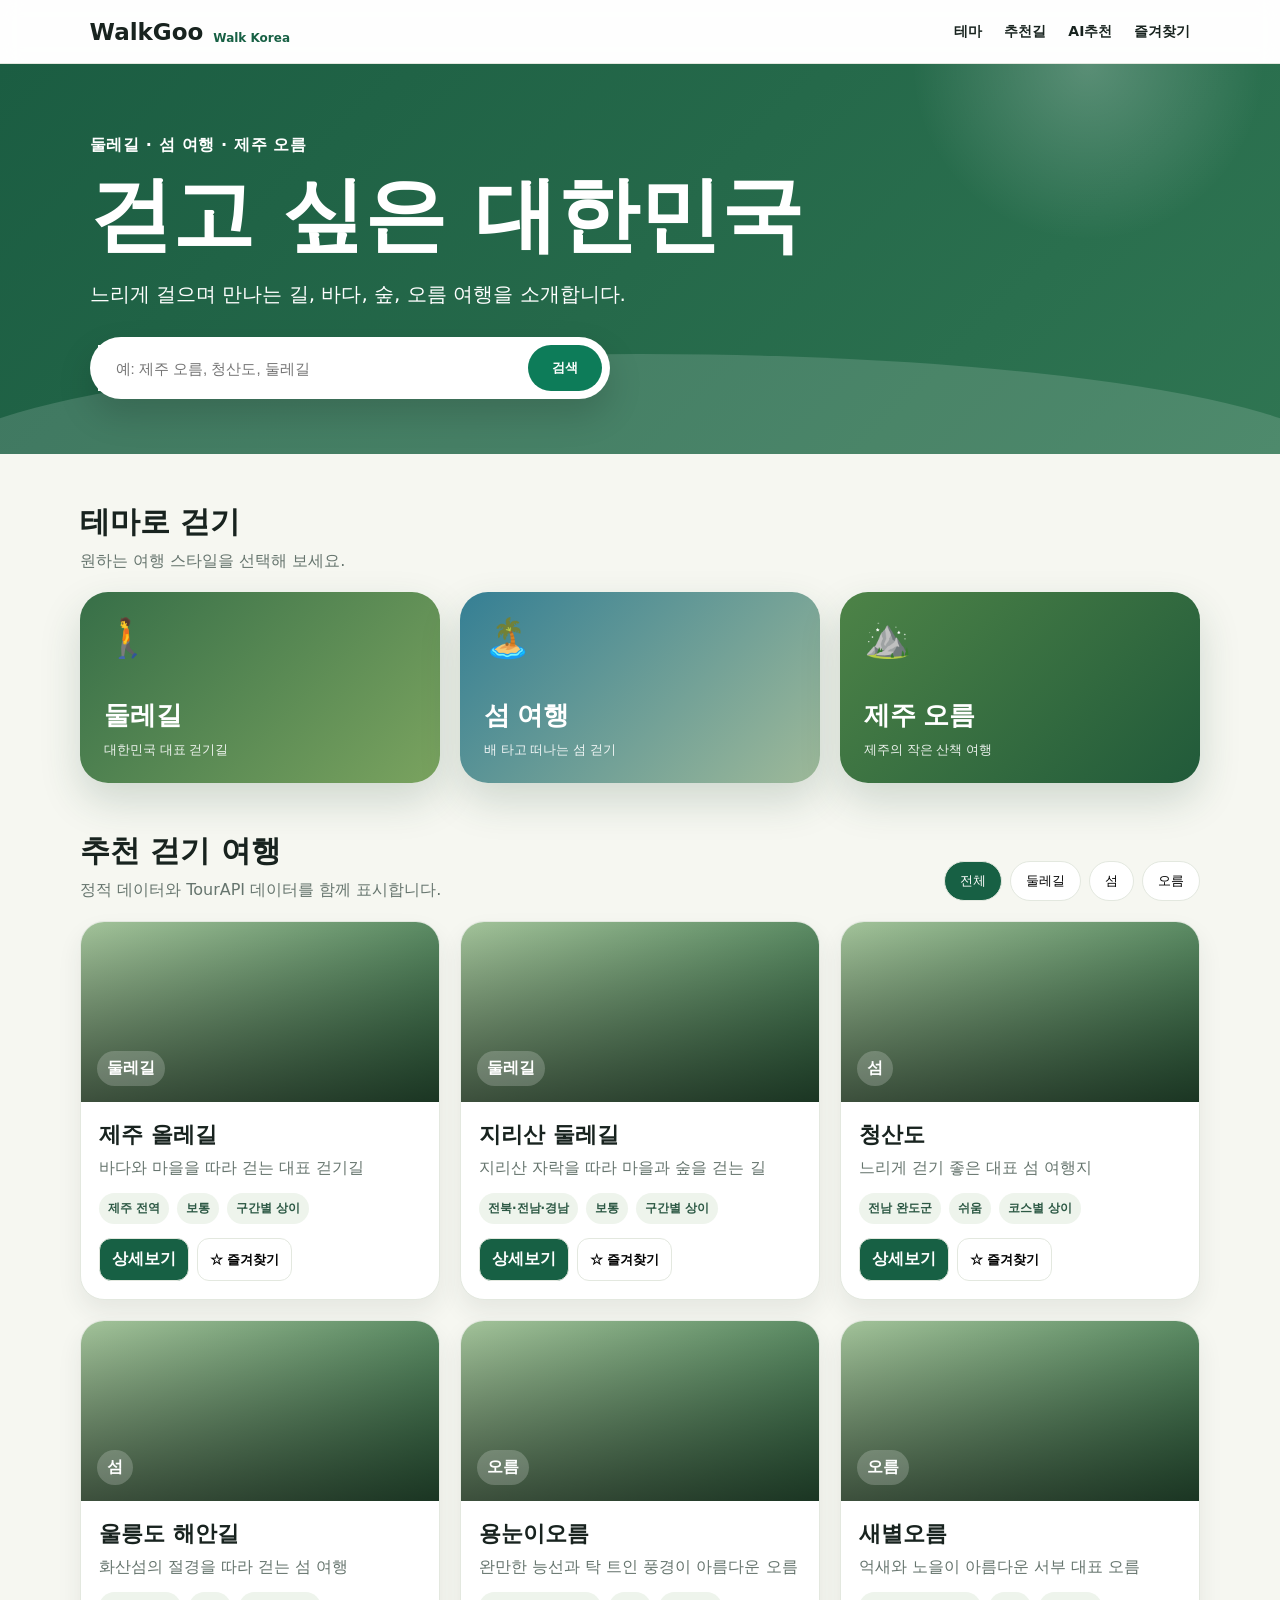
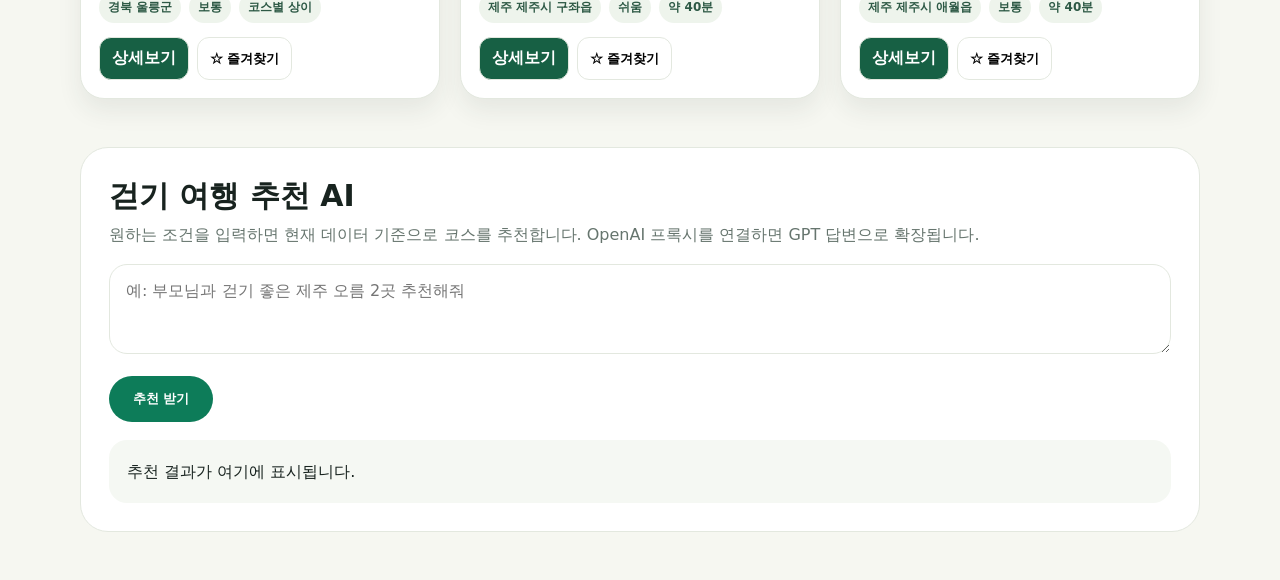
==== index.html @ 6450f5ac "Upgrade WalkGoo features" ====
<!doctype html>
<html lang="ko">
<head>
  <meta charset="utf-8" />
  <meta name="viewport" content="width=device-width, initial-scale=1" />
  <title>WalkGoo - 걷고 싶은 대한민국</title>
  <link rel="stylesheet" href="css/style.css" />
</head>
<body>
  <header class="site-header">
    <a class="brand" href="index.html"><span>WalkGoo</span><small>Walk Korea</small></a>
    <nav class="top-nav">
      <a href="#themes">테마</a><a href="#places">추천길</a><a href="#ai">AI추천</a><a href="favorites.html">즐겨찾기</a>
    </nav>
  </header>

  <section class="hero compact">
    <div class="hero-inner">
      <p class="eyebrow">둘레길 · 섬 여행 · 제주 오름</p>
      <h1>걷고 싶은 대한민국</h1>
      <p class="hero-desc">느리게 걸으며 만나는 길, 바다, 숲, 오름 여행을 소개합니다.</p>
      <form id="searchForm" class="search-box">
        <input id="searchInput" type="search" placeholder="예: 제주 오름, 청산도, 둘레길" />
        <button type="submit">검색</button>
      </form>
    </div>
  </section>

  <main>
    <section id="themes" class="section">
      <div class="section-head"><div><h2>테마로 걷기</h2><p>원하는 여행 스타일을 선택해 보세요.</p></div></div>
      <div id="themeGrid" class="theme-grid"></div>
    </section>

    <section id="places" class="section">
      <div class="section-head">
        <div><h2 id="placeTitle">추천 걷기 여행</h2><p id="placeSubTitle">정적 데이터와 TourAPI 데이터를 함께 표시합니다.</p></div>
        <div class="filter-actions"><button class="chip active" data-filter="all">전체</button><button class="chip" data-filter="trail">둘레길</button><button class="chip" data-filter="island">섬</button><button class="chip" data-filter="oreum">오름</button></div>
      </div>
      <div id="placeGrid" class="place-grid"></div>
    </section>

    <section id="ai" class="section ai-panel">
      <div><h2>걷기 여행 추천 AI</h2><p>원하는 조건을 입력하면 현재 데이터 기준으로 코스를 추천합니다. OpenAI 프록시를 연결하면 GPT 답변으로 확장됩니다.</p></div>
      <textarea id="aiPrompt" placeholder="예: 부모님과 걷기 좋은 제주 오름 2곳 추천해줘"></textarea>
      <button id="aiButton">추천 받기</button>
      <div id="aiResult" class="ai-result">추천 결과가 여기에 표시됩니다.</div>
    </section>
  </main>

  <script src="js/config.sample.js"></script>
  <script src="js/data.js"></script>
  <script src="js/api.js"></script>
  <script src="js/main.js"></script>
</body>
</html>
---- css/style.css ----
:root{--green:#176044;--green2:#0d7c59;--bg:#f6f7f1;--ink:#18231f;--muted:#66756e;--card:#fff;--line:#e3e8df}*{box-sizing:border-box}body{margin:0;font-family:system-ui,-apple-system,Segoe UI,'Noto Sans KR',sans-serif;background:var(--bg);color:var(--ink)}a{text-decoration:none;color:inherit}.site-header{height:64px;padding:0 7vw;display:flex;align-items:center;justify-content:space-between;position:sticky;top:0;background:rgba(255,255,255,.88);backdrop-filter:blur(10px);z-index:10;border-bottom:1px solid var(--line)}.brand{font-weight:900;font-size:23px;display:flex;gap:10px;align-items:flex-end}.brand small{font-size:12px;color:var(--green)}.top-nav{display:flex;gap:22px;font-weight:700;font-size:14px}.hero{min-height:390px;background:radial-gradient(circle at 85% 0,rgba(255,255,255,.23),transparent 11rem),linear-gradient(135deg,#1b5d42,#2f7552);color:white;display:flex;align-items:center;position:relative;overflow:hidden}.hero:after{content:"";position:absolute;inset:auto -5% -120px -5%;height:220px;background:rgba(255,255,255,.15);border-radius:50% 50% 0 0}.hero-inner{width:min(1120px,86vw);margin:auto;position:relative;z-index:1}.eyebrow{font-weight:800;letter-spacing:.04em}.hero h1{font-size:clamp(42px,7vw,82px);line-height:1.05;margin:12px 0}.hero-desc{font-size:20px;max-width:580px;line-height:1.65}.search-box{margin-top:26px;display:flex;width:min(520px,100%);background:white;border-radius:999px;padding:8px;box-shadow:0 16px 35px rgba(0,0,0,.15)}.search-box input{flex:1;border:0;outline:0;padding:0 18px;font-size:15px}.search-box button,.ai-panel button{border:0;border-radius:999px;background:var(--green2);color:white;font-weight:800;padding:14px 24px;cursor:pointer}.section{width:min(1120px,88vw);margin:48px auto}.section-head{display:flex;align-items:end;justify-content:space-between;gap:20px;margin-bottom:20px}.section h2{font-size:30px;margin:0 0 8px}.section p{color:var(--muted);margin:0}.theme-grid{display:grid;grid-template-columns:repeat(3,1fr);gap:20px}.theme-card{border:0;text-align:left;cursor:pointer;min-height:180px;border-radius:28px;padding:24px;color:white;overflow:hidden;position:relative;background:linear-gradient(135deg,#376f48,#7aa35f);box-shadow:0 18px 40px rgba(31,77,54,.18)}.theme-card:nth-child(2){background:linear-gradient(135deg,#357f94,#9eb999)}.theme-card:nth-child(3){background:linear-gradient(135deg,#4d8347,#215a3a)}.theme-card .icon{font-size:38px}.theme-card h3{font-size:26px;margin:38px 0 8px}.theme-card p{color:rgba(255,255,255,.9)}.filter-actions{display:flex;gap:8px;flex-wrap:wrap}.chip{border:1px solid var(--line);background:white;border-radius:999px;padding:10px 15px;cursor:pointer}.chip.active{background:var(--green);color:white}.place-grid{display:grid;grid-template-columns:repeat(3,1fr);gap:20px}.place-card{background:var(--card);border-radius:24px;overflow:hidden;border:1px solid var(--line);box-shadow:0 12px 25px rgba(33,55,45,.08);transition:.2s}.place-card:hover{transform:translateY(-3px)}.thumb{height:180px;background:linear-gradient(135deg,#a3c39a,#376f48);position:relative;display:flex;align-items:flex-end;padding:16px;color:white}.thumb img{position:absolute;inset:0;width:100%;height:100%;object-fit:cover}.thumb:after{content:"";position:absolute;inset:0;background:linear-gradient(transparent,rgba(0,0,0,.52))}.thumb span{position:relative;z-index:1;font-weight:800;background:rgba(255,255,255,.2);padding:7px 10px;border-radius:999px}.place-body{padding:18px}.place-body h3{margin:0 0 8px;font-size:22px}.meta{display:flex;gap:8px;flex-wrap:wrap;margin:14px 0}.meta b{font-size:12px;background:#eef4ec;padding:7px 9px;border-radius:999px;color:#2d5945}.card-actions{display:flex;gap:8px}.btn{border:1px solid var(--line);background:white;border-radius:12px;padding:10px 12px;font-weight:800;cursor:pointer}.btn.primary{background:var(--green);color:white}.ai-panel{background:white;border:1px solid var(--line);border-radius:28px;padding:28px}.ai-panel textarea{width:100%;height:90px;margin:18px 0;border:1px solid var(--line);border-radius:18px;padding:16px;font:inherit}.ai-result{white-space:pre-wrap;margin-top:18px;background:#f5f8f3;border-radius:18px;padding:18px;line-height:1.7}.detail-wrap{width:min(1000px,88vw);margin:34px auto}.detail-card{background:white;border-radius:28px;padding:28px;border:1px solid var(--line)}.detail-hero{height:300px;border-radius:22px;overflow:hidden;background:linear-gradient(135deg,#aac79a,#2f7552)}.detail-hero img{width:100%;height:100%;object-fit:cover}.detail-card h1{font-size:42px}.list{line-height:1.9}.map-section{margin-top:24px;background:white;border:1px solid var(--line);border-radius:28px;padding:24px}.map-box{height:360px;border-radius:20px;background:#e9efe6;display:flex;align-items:center;justify-content:center;color:var(--muted)}.muted{color:var(--muted)}@media(max-width:850px){.top-nav{display:none}.theme-grid,.place-grid{grid-template-columns:1fr}.hero{min-height:340px}.section-head{display:block}.filter-actions{margin-top:18px}}
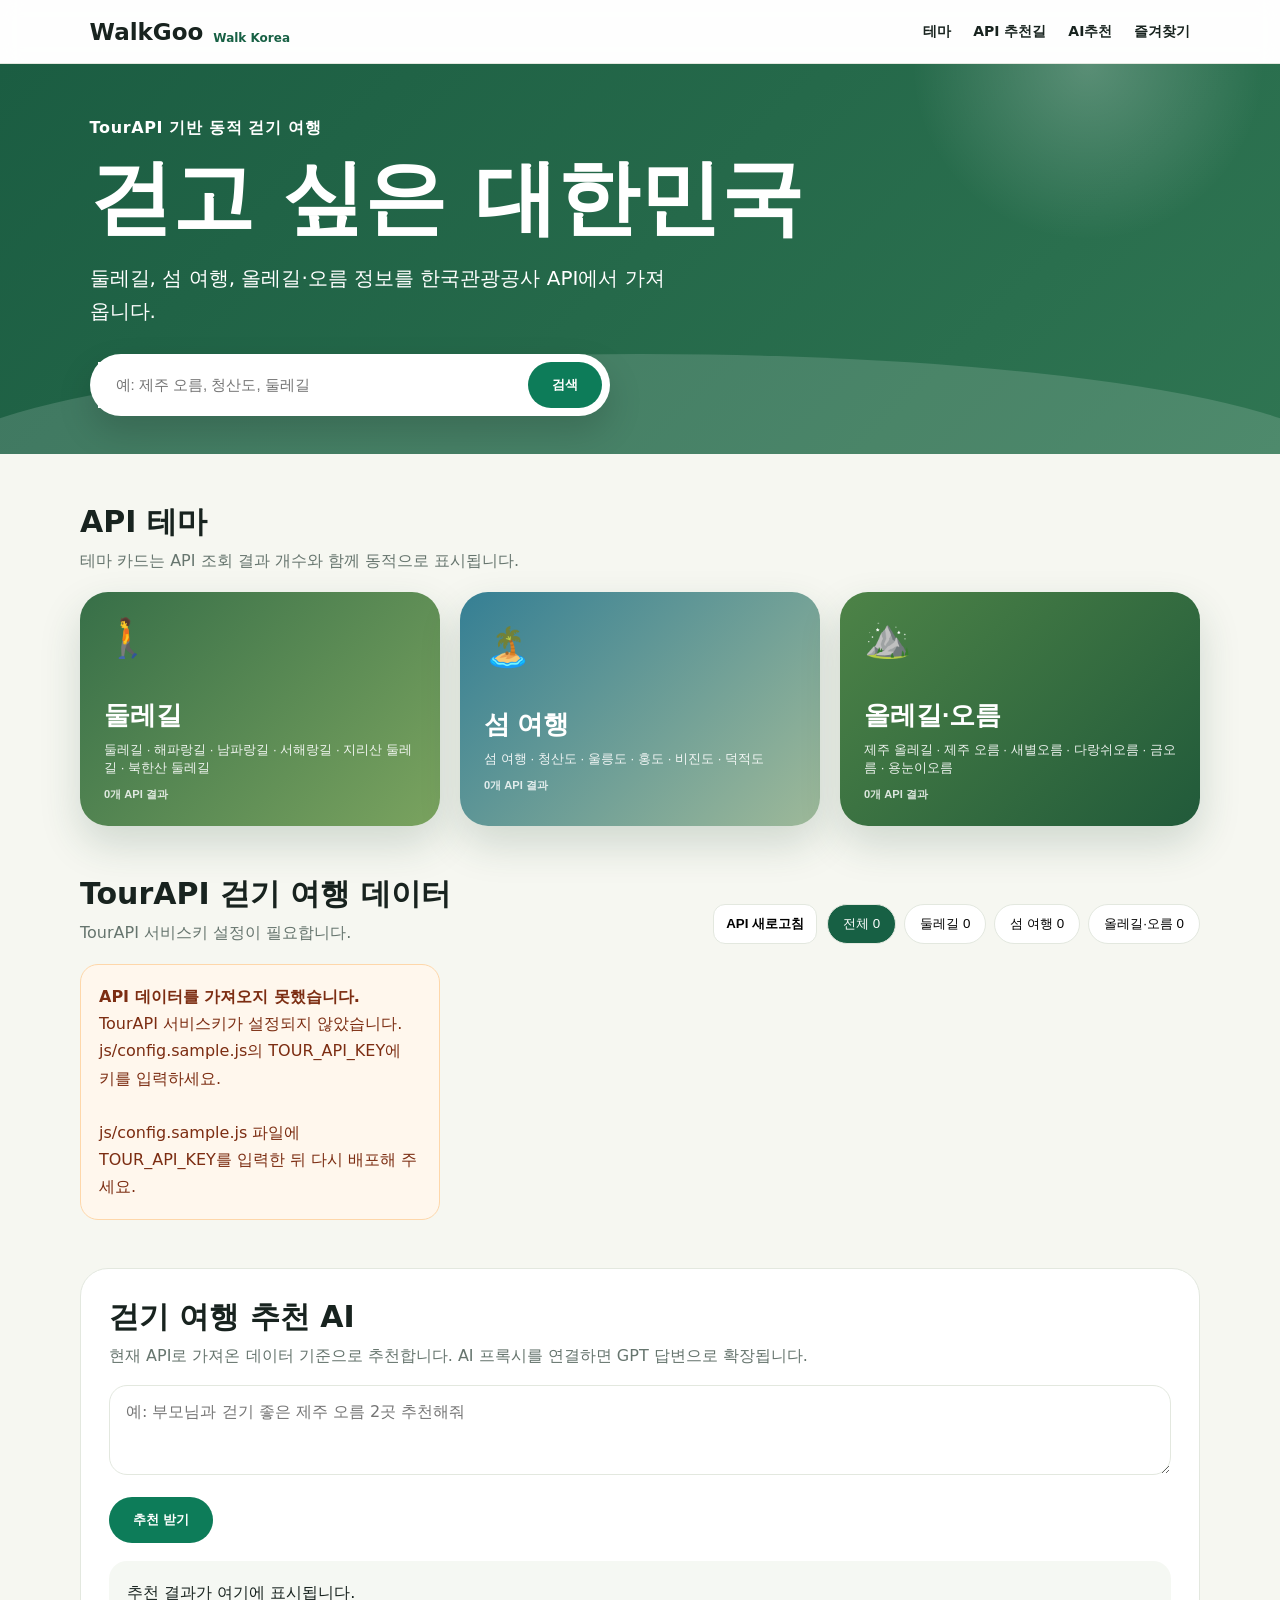
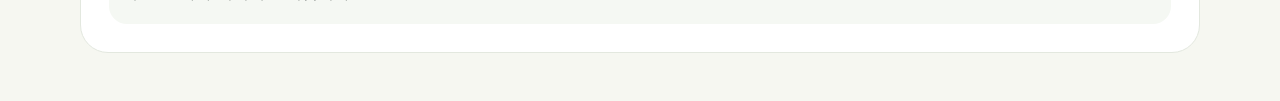
==== commit bbd973d9: "Use TourAPI dynamic data" ====
--- a/index.html
+++ b/index.html
@@ -9,48 +9,17 @@
 <body>
   <header class="site-header">
     <a class="brand" href="index.html"><span>WalkGoo</span><small>Walk Korea</small></a>
-    <nav class="top-nav">
-      <a href="#themes">테마</a><a href="#places">추천길</a><a href="#ai">AI추천</a><a href="favorites.html">즐겨찾기</a>
-    </nav>
+    <nav class="top-nav"><a href="#themes">테마</a><a href="#places">API 추천길</a><a href="#ai">AI추천</a><a href="favorites.html">즐겨찾기</a></nav>
   </header>
-
-  <section class="hero compact">
-    <div class="hero-inner">
-      <p class="eyebrow">둘레길 · 섬 여행 · 제주 오름</p>
-      <h1>걷고 싶은 대한민국</h1>
-      <p class="hero-desc">느리게 걸으며 만나는 길, 바다, 숲, 오름 여행을 소개합니다.</p>
-      <form id="searchForm" class="search-box">
-        <input id="searchInput" type="search" placeholder="예: 제주 오름, 청산도, 둘레길" />
-        <button type="submit">검색</button>
-      </form>
-    </div>
-  </section>
-
+  <section class="hero compact"><div class="hero-inner">
+    <p class="eyebrow">TourAPI 기반 동적 걷기 여행</p><h1>걷고 싶은 대한민국</h1>
+    <p class="hero-desc">둘레길, 섬 여행, 올레길·오름 정보를 한국관광공사 API에서 가져옵니다.</p>
+    <form id="searchForm" class="search-box"><input id="searchInput" type="search" placeholder="예: 제주 오름, 청산도, 둘레길" /><button type="submit">검색</button></form>
+  </div></section>
   <main>
-    <section id="themes" class="section">
-      <div class="section-head"><div><h2>테마로 걷기</h2><p>원하는 여행 스타일을 선택해 보세요.</p></div></div>
-      <div id="themeGrid" class="theme-grid"></div>
-    </section>
-
-    <section id="places" class="section">
-      <div class="section-head">
-        <div><h2 id="placeTitle">추천 걷기 여행</h2><p id="placeSubTitle">정적 데이터와 TourAPI 데이터를 함께 표시합니다.</p></div>
-        <div class="filter-actions"><button class="chip active" data-filter="all">전체</button><button class="chip" data-filter="trail">둘레길</button><button class="chip" data-filter="island">섬</button><button class="chip" data-filter="oreum">오름</button></div>
-      </div>
-      <div id="placeGrid" class="place-grid"></div>
-    </section>
-
-    <section id="ai" class="section ai-panel">
-      <div><h2>걷기 여행 추천 AI</h2><p>원하는 조건을 입력하면 현재 데이터 기준으로 코스를 추천합니다. OpenAI 프록시를 연결하면 GPT 답변으로 확장됩니다.</p></div>
-      <textarea id="aiPrompt" placeholder="예: 부모님과 걷기 좋은 제주 오름 2곳 추천해줘"></textarea>
-      <button id="aiButton">추천 받기</button>
-      <div id="aiResult" class="ai-result">추천 결과가 여기에 표시됩니다.</div>
-    </section>
+    <section id="themes" class="section"><div class="section-head"><div><h2>API 테마</h2><p>테마 카드는 API 조회 결과 개수와 함께 동적으로 표시됩니다.</p></div></div><div id="themeGrid" class="theme-grid"></div></section>
+    <section id="places" class="section"><div class="section-head"><div><h2 id="placeTitle">TourAPI 걷기 여행 데이터</h2><p id="placeSubTitle">TourAPI 데이터를 불러오는 중입니다.</p></div><div class="section-tools"><button id="reloadButton" class="btn">API 새로고침</button><div id="filterActions" class="filter-actions"></div></div></div><div id="placeGrid" class="place-grid"></div></section>
+    <section id="ai" class="section ai-panel"><div><h2>걷기 여행 추천 AI</h2><p>현재 API로 가져온 데이터 기준으로 추천합니다. AI 프록시를 연결하면 GPT 답변으로 확장됩니다.</p></div><textarea id="aiPrompt" placeholder="예: 부모님과 걷기 좋은 제주 오름 2곳 추천해줘"></textarea><button id="aiButton">추천 받기</button><div id="aiResult" class="ai-result">추천 결과가 여기에 표시됩니다.</div></section>
   </main>
-
-  <script src="js/config.sample.js"></script>
-  <script src="js/data.js"></script>
-  <script src="js/api.js"></script>
-  <script src="js/main.js"></script>
-</body>
-</html>
+  <script src="js/config.sample.js"></script><script src="js/data.js"></script><script src="js/api.js"></script><script src="js/main.js"></script>
+</body></html>
--- a/css/style.css
+++ b/css/style.css
@@ -1 +1,3 @@
 :root{--green:#176044;--green2:#0d7c59;--bg:#f6f7f1;--ink:#18231f;--muted:#66756e;--card:#fff;--line:#e3e8df}*{box-sizing:border-box}body{margin:0;font-family:system-ui,-apple-system,Segoe UI,'Noto Sans KR',sans-serif;background:var(--bg);color:var(--ink)}a{text-decoration:none;color:inherit}.site-header{height:64px;padding:0 7vw;display:flex;align-items:center;justify-content:space-between;position:sticky;top:0;background:rgba(255,255,255,.88);backdrop-filter:blur(10px);z-index:10;border-bottom:1px solid var(--line)}.brand{font-weight:900;font-size:23px;display:flex;gap:10px;align-items:flex-end}.brand small{font-size:12px;color:var(--green)}.top-nav{display:flex;gap:22px;font-weight:700;font-size:14px}.hero{min-height:390px;background:radial-gradient(circle at 85% 0,rgba(255,255,255,.23),transparent 11rem),linear-gradient(135deg,#1b5d42,#2f7552);color:white;display:flex;align-items:center;position:relative;overflow:hidden}.hero:after{content:"";position:absolute;inset:auto -5% -120px -5%;height:220px;background:rgba(255,255,255,.15);border-radius:50% 50% 0 0}.hero-inner{width:min(1120px,86vw);margin:auto;position:relative;z-index:1}.eyebrow{font-weight:800;letter-spacing:.04em}.hero h1{font-size:clamp(42px,7vw,82px);line-height:1.05;margin:12px 0}.hero-desc{font-size:20px;max-width:580px;line-height:1.65}.search-box{margin-top:26px;display:flex;width:min(520px,100%);background:white;border-radius:999px;padding:8px;box-shadow:0 16px 35px rgba(0,0,0,.15)}.search-box input{flex:1;border:0;outline:0;padding:0 18px;font-size:15px}.search-box button,.ai-panel button{border:0;border-radius:999px;background:var(--green2);color:white;font-weight:800;padding:14px 24px;cursor:pointer}.section{width:min(1120px,88vw);margin:48px auto}.section-head{display:flex;align-items:end;justify-content:space-between;gap:20px;margin-bottom:20px}.section h2{font-size:30px;margin:0 0 8px}.section p{color:var(--muted);margin:0}.theme-grid{display:grid;grid-template-columns:repeat(3,1fr);gap:20px}.theme-card{border:0;text-align:left;cursor:pointer;min-height:180px;border-radius:28px;padding:24px;color:white;overflow:hidden;position:relative;background:linear-gradient(135deg,#376f48,#7aa35f);box-shadow:0 18px 40px rgba(31,77,54,.18)}.theme-card:nth-child(2){background:linear-gradient(135deg,#357f94,#9eb999)}.theme-card:nth-child(3){background:linear-gradient(135deg,#4d8347,#215a3a)}.theme-card .icon{font-size:38px}.theme-card h3{font-size:26px;margin:38px 0 8px}.theme-card p{color:rgba(255,255,255,.9)}.filter-actions{display:flex;gap:8px;flex-wrap:wrap}.chip{border:1px solid var(--line);background:white;border-radius:999px;padding:10px 15px;cursor:pointer}.chip.active{background:var(--green);color:white}.place-grid{display:grid;grid-template-columns:repeat(3,1fr);gap:20px}.place-card{background:var(--card);border-radius:24px;overflow:hidden;border:1px solid var(--line);box-shadow:0 12px 25px rgba(33,55,45,.08);transition:.2s}.place-card:hover{transform:translateY(-3px)}.thumb{height:180px;background:linear-gradient(135deg,#a3c39a,#376f48);position:relative;display:flex;align-items:flex-end;padding:16px;color:white}.thumb img{position:absolute;inset:0;width:100%;height:100%;object-fit:cover}.thumb:after{content:"";position:absolute;inset:0;background:linear-gradient(transparent,rgba(0,0,0,.52))}.thumb span{position:relative;z-index:1;font-weight:800;background:rgba(255,255,255,.2);padding:7px 10px;border-radius:999px}.place-body{padding:18px}.place-body h3{margin:0 0 8px;font-size:22px}.meta{display:flex;gap:8px;flex-wrap:wrap;margin:14px 0}.meta b{font-size:12px;background:#eef4ec;padding:7px 9px;border-radius:999px;color:#2d5945}.card-actions{display:flex;gap:8px}.btn{border:1px solid var(--line);background:white;border-radius:12px;padding:10px 12px;font-weight:800;cursor:pointer}.btn.primary{background:var(--green);color:white}.ai-panel{background:white;border:1px solid var(--line);border-radius:28px;padding:28px}.ai-panel textarea{width:100%;height:90px;margin:18px 0;border:1px solid var(--line);border-radius:18px;padding:16px;font:inherit}.ai-result{white-space:pre-wrap;margin-top:18px;background:#f5f8f3;border-radius:18px;padding:18px;line-height:1.7}.detail-wrap{width:min(1000px,88vw);margin:34px auto}.detail-card{background:white;border-radius:28px;padding:28px;border:1px solid var(--line)}.detail-hero{height:300px;border-radius:22px;overflow:hidden;background:linear-gradient(135deg,#aac79a,#2f7552)}.detail-hero img{width:100%;height:100%;object-fit:cover}.detail-card h1{font-size:42px}.list{line-height:1.9}.map-section{margin-top:24px;background:white;border:1px solid var(--line);border-radius:28px;padding:24px}.map-box{height:360px;border-radius:20px;background:#e9efe6;display:flex;align-items:center;justify-content:center;color:var(--muted)}.muted{color:var(--muted)}@media(max-width:850px){.top-nav{display:none}.theme-grid,.place-grid{grid-template-columns:1fr}.hero{min-height:340px}.section-head{display:block}.filter-actions{margin-top:18px}}
+
+.loading{padding:22px;background:white;border:1px dashed var(--line);border-radius:20px;color:var(--muted)}.api-badge{display:inline-flex;align-items:center;gap:6px;font-size:12px;background:#e8f4ef;color:#176044;border-radius:999px;padding:6px 10px;font-weight:800}.theme-card small{display:block;margin-top:10px;color:rgba(255,255,255,.82);font-weight:800}.error-box{padding:18px;border-radius:18px;background:#fff7ed;border:1px solid #fed7aa;color:#7c2d12;line-height:1.7}.section-tools{display:flex;gap:10px;flex-wrap:wrap;align-items:center}.select{border:1px solid var(--line);background:white;border-radius:999px;padding:10px 14px;font-weight:700}
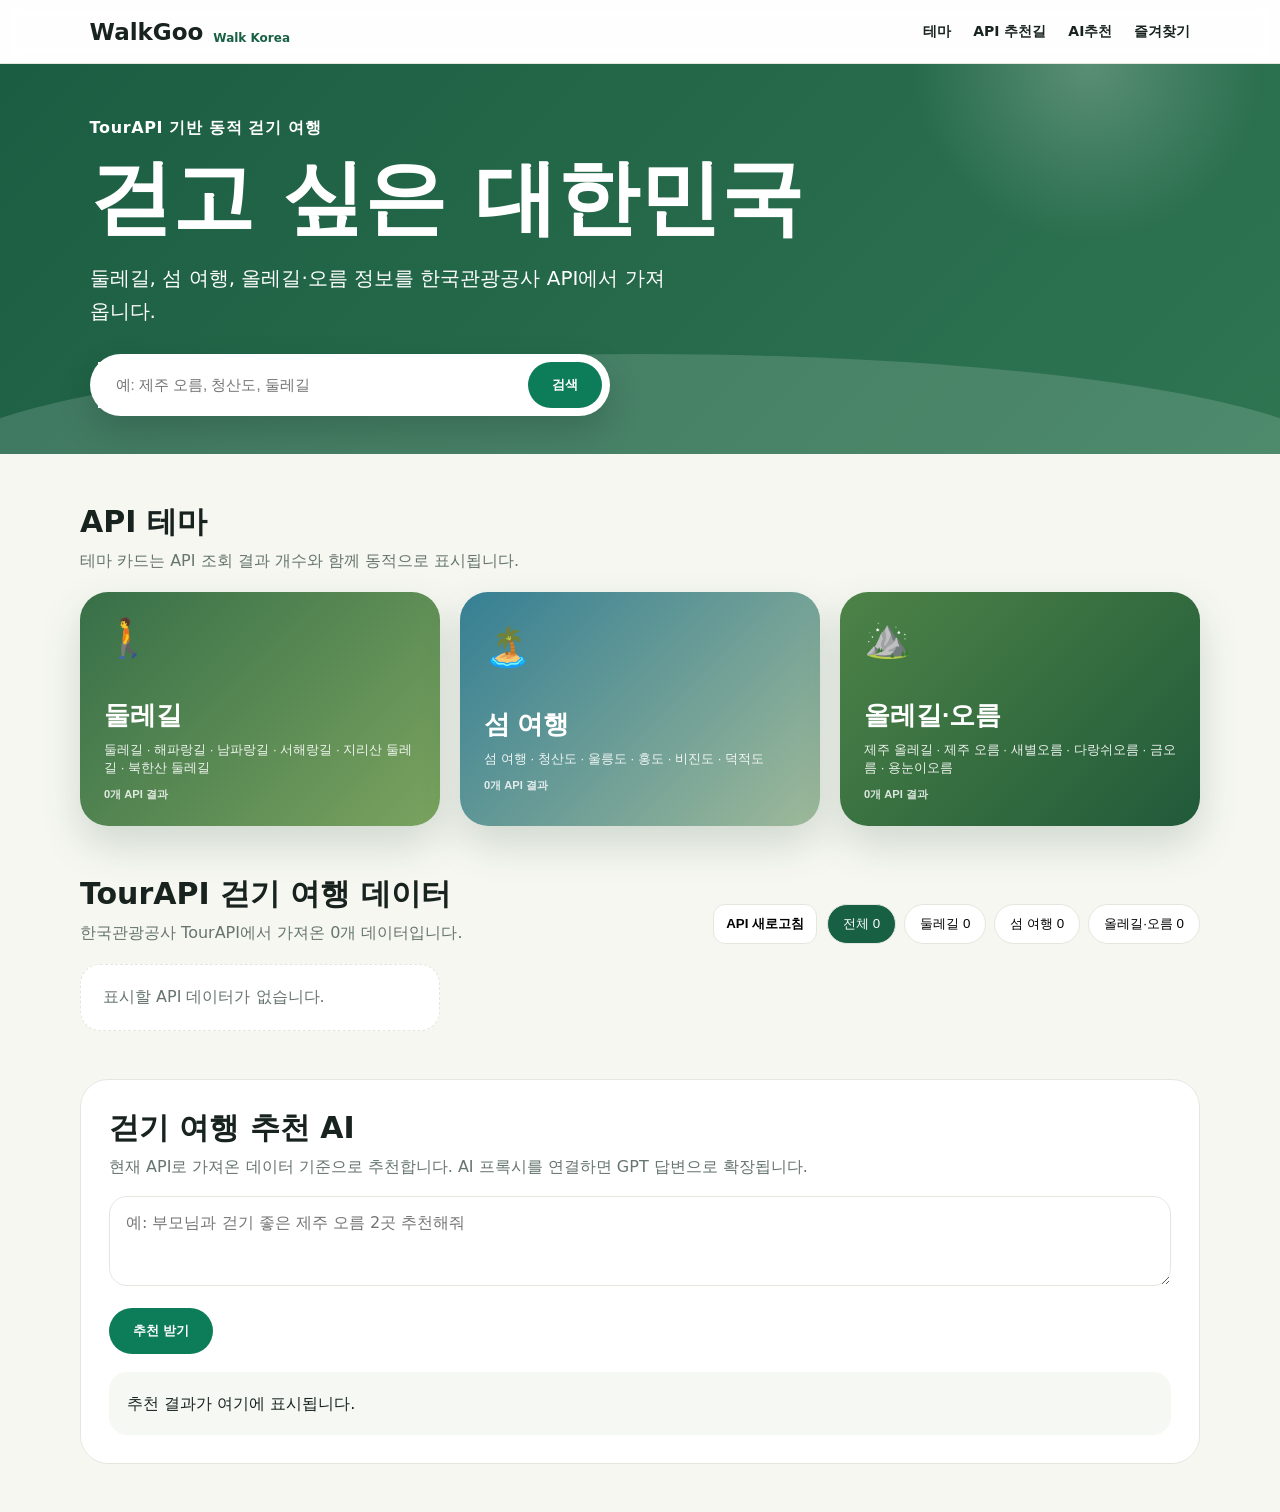
==== commit e8e1f54e: "Use TourAPI dynamic data" ====
--- a/index.html
+++ b/index.html
@@ -21,5 +21,8 @@
     <section id="places" class="section"><div class="section-head"><div><h2 id="placeTitle">TourAPI 걷기 여행 데이터</h2><p id="placeSubTitle">TourAPI 데이터를 불러오는 중입니다.</p></div><div class="section-tools"><button id="reloadButton" class="btn">API 새로고침</button><div id="filterActions" class="filter-actions"></div></div></div><div id="placeGrid" class="place-grid"></div></section>
     <section id="ai" class="section ai-panel"><div><h2>걷기 여행 추천 AI</h2><p>현재 API로 가져온 데이터 기준으로 추천합니다. AI 프록시를 연결하면 GPT 답변으로 확장됩니다.</p></div><textarea id="aiPrompt" placeholder="예: 부모님과 걷기 좋은 제주 오름 2곳 추천해줘"></textarea><button id="aiButton">추천 받기</button><div id="aiResult" class="ai-result">추천 결과가 여기에 표시됩니다.</div></section>
   </main>
-  <script src="js/config.sample.js"></script><script src="js/data.js"></script><script src="js/api.js"></script><script src="js/main.js"></script>
+  <script src="js/config.js"></script>
+  <script src="js/data.js"></script>
+  <script src="js/api.js"></script>
+  <script src="js/main.js"></script>
 </body></html>
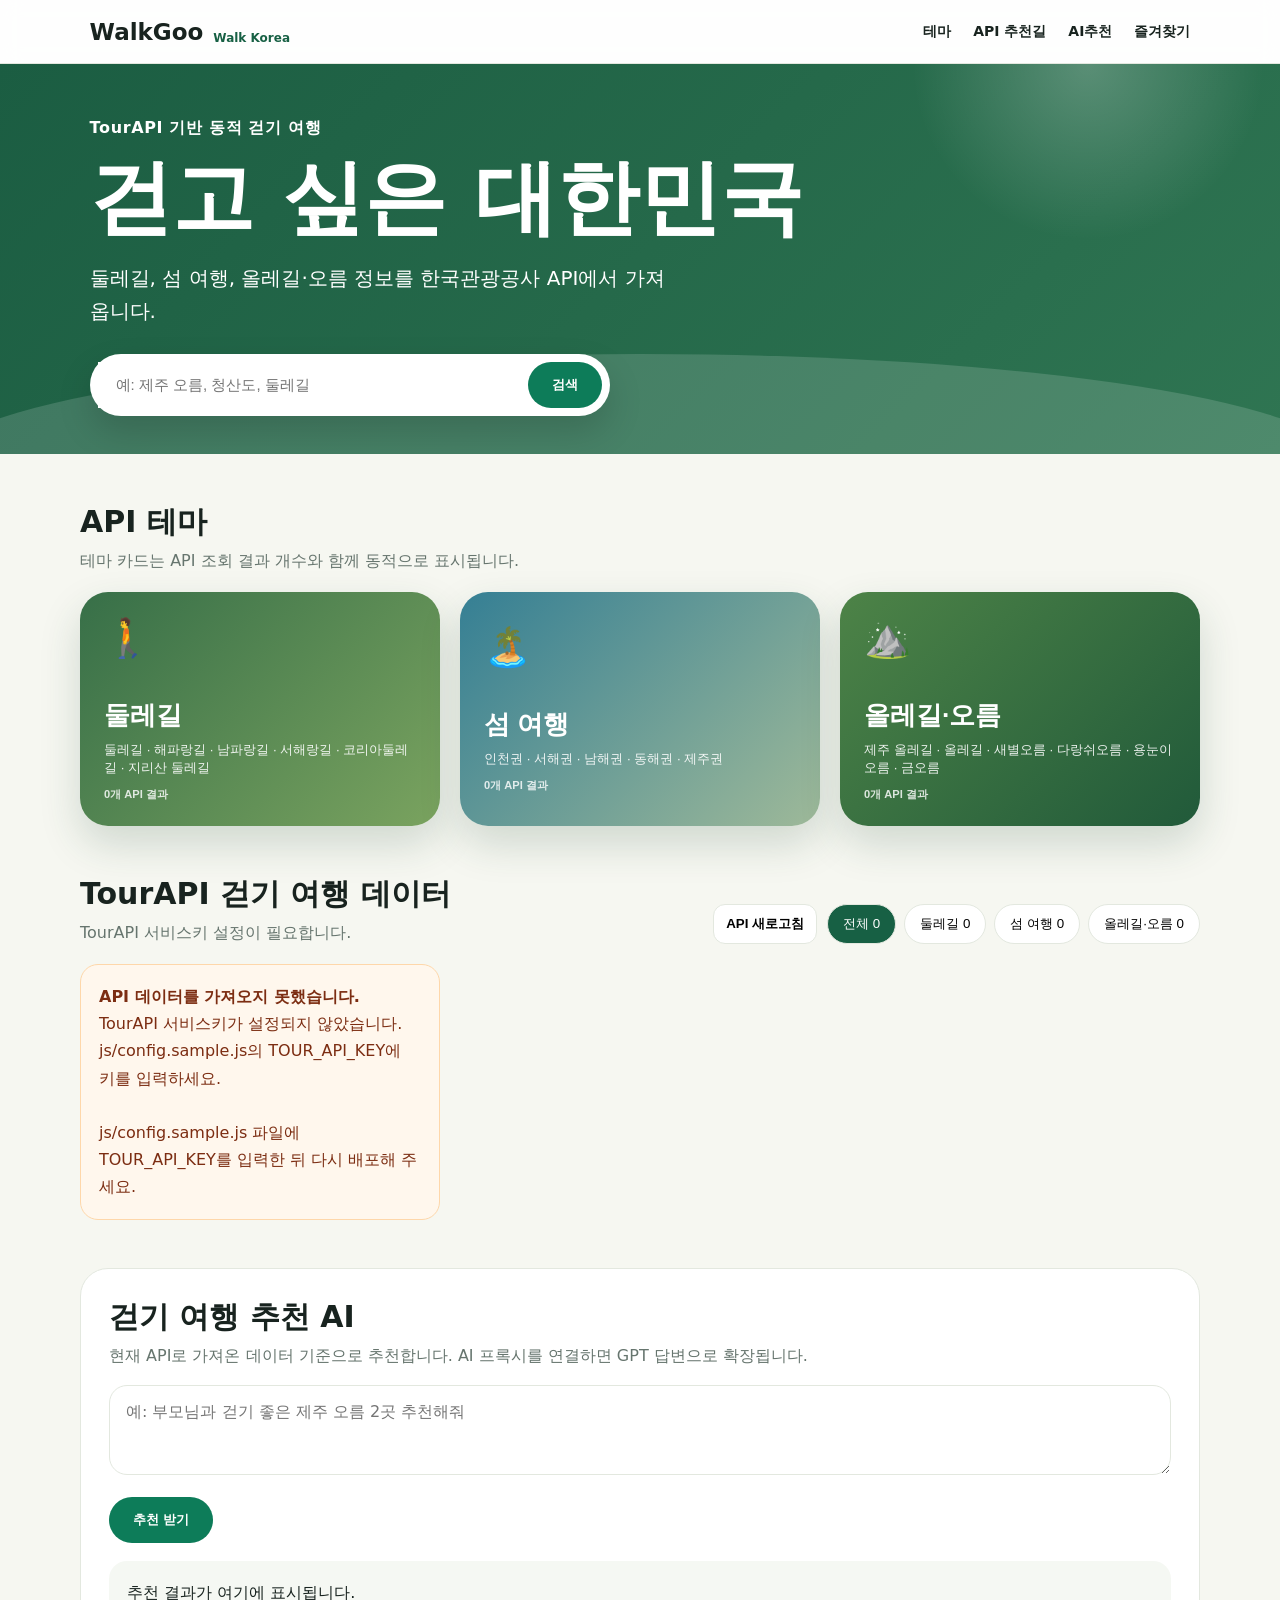
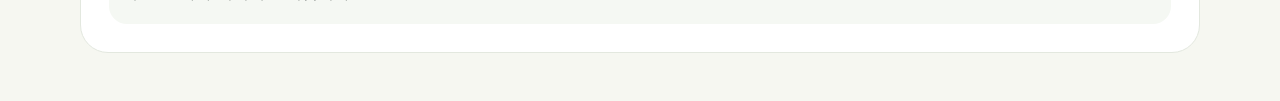
==== commit a4ce3178: "Add island region filters and more oreum keywords" ====
--- a/index.html
+++ b/index.html
@@ -18,11 +18,9 @@
   </div></section>
   <main>
     <section id="themes" class="section"><div class="section-head"><div><h2>API 테마</h2><p>테마 카드는 API 조회 결과 개수와 함께 동적으로 표시됩니다.</p></div></div><div id="themeGrid" class="theme-grid"></div></section>
-    <section id="places" class="section"><div class="section-head"><div><h2 id="placeTitle">TourAPI 걷기 여행 데이터</h2><p id="placeSubTitle">TourAPI 데이터를 불러오는 중입니다.</p></div><div class="section-tools"><button id="reloadButton" class="btn">API 새로고침</button><div id="filterActions" class="filter-actions"></div></div></div><div id="placeGrid" class="place-grid"></div></section>
+    <section id="places" class="section"><div class="section-head"><div><h2 id="placeTitle">TourAPI 걷기 여행 데이터</h2><p id="placeSubTitle">TourAPI 데이터를 불러오는 중입니다.</p></div><div class="section-tools"><button id="reloadButton" class="btn">API 새로고침</button><div id="filterActions" class="filter-actions"></div>
+      <div id="islandRegionActions" class="filter-actions island-region-actions"></div></div></div><div id="placeGrid" class="place-grid"></div></section>
     <section id="ai" class="section ai-panel"><div><h2>걷기 여행 추천 AI</h2><p>현재 API로 가져온 데이터 기준으로 추천합니다. AI 프록시를 연결하면 GPT 답변으로 확장됩니다.</p></div><textarea id="aiPrompt" placeholder="예: 부모님과 걷기 좋은 제주 오름 2곳 추천해줘"></textarea><button id="aiButton">추천 받기</button><div id="aiResult" class="ai-result">추천 결과가 여기에 표시됩니다.</div></section>
   </main>
-  <script src="js/config.js"></script>
-  <script src="js/data.js"></script>
-  <script src="js/api.js"></script>
-  <script src="js/main.js"></script>
+  <script src="js/config.sample.js"></script><script src="js/data.js"></script><script src="js/api.js"></script><script src="js/main.js"></script>
 </body></html>
--- a/css/style.css
+++ b/css/style.css
@@ -1,3 +1,8 @@
 :root{--green:#176044;--green2:#0d7c59;--bg:#f6f7f1;--ink:#18231f;--muted:#66756e;--card:#fff;--line:#e3e8df}*{box-sizing:border-box}body{margin:0;font-family:system-ui,-apple-system,Segoe UI,'Noto Sans KR',sans-serif;background:var(--bg);color:var(--ink)}a{text-decoration:none;color:inherit}.site-header{height:64px;padding:0 7vw;display:flex;align-items:center;justify-content:space-between;position:sticky;top:0;background:rgba(255,255,255,.88);backdrop-filter:blur(10px);z-index:10;border-bottom:1px solid var(--line)}.brand{font-weight:900;font-size:23px;display:flex;gap:10px;align-items:flex-end}.brand small{font-size:12px;color:var(--green)}.top-nav{display:flex;gap:22px;font-weight:700;font-size:14px}.hero{min-height:390px;background:radial-gradient(circle at 85% 0,rgba(255,255,255,.23),transparent 11rem),linear-gradient(135deg,#1b5d42,#2f7552);color:white;display:flex;align-items:center;position:relative;overflow:hidden}.hero:after{content:"";position:absolute;inset:auto -5% -120px -5%;height:220px;background:rgba(255,255,255,.15);border-radius:50% 50% 0 0}.hero-inner{width:min(1120px,86vw);margin:auto;position:relative;z-index:1}.eyebrow{font-weight:800;letter-spacing:.04em}.hero h1{font-size:clamp(42px,7vw,82px);line-height:1.05;margin:12px 0}.hero-desc{font-size:20px;max-width:580px;line-height:1.65}.search-box{margin-top:26px;display:flex;width:min(520px,100%);background:white;border-radius:999px;padding:8px;box-shadow:0 16px 35px rgba(0,0,0,.15)}.search-box input{flex:1;border:0;outline:0;padding:0 18px;font-size:15px}.search-box button,.ai-panel button{border:0;border-radius:999px;background:var(--green2);color:white;font-weight:800;padding:14px 24px;cursor:pointer}.section{width:min(1120px,88vw);margin:48px auto}.section-head{display:flex;align-items:end;justify-content:space-between;gap:20px;margin-bottom:20px}.section h2{font-size:30px;margin:0 0 8px}.section p{color:var(--muted);margin:0}.theme-grid{display:grid;grid-template-columns:repeat(3,1fr);gap:20px}.theme-card{border:0;text-align:left;cursor:pointer;min-height:180px;border-radius:28px;padding:24px;color:white;overflow:hidden;position:relative;background:linear-gradient(135deg,#376f48,#7aa35f);box-shadow:0 18px 40px rgba(31,77,54,.18)}.theme-card:nth-child(2){background:linear-gradient(135deg,#357f94,#9eb999)}.theme-card:nth-child(3){background:linear-gradient(135deg,#4d8347,#215a3a)}.theme-card .icon{font-size:38px}.theme-card h3{font-size:26px;margin:38px 0 8px}.theme-card p{color:rgba(255,255,255,.9)}.filter-actions{display:flex;gap:8px;flex-wrap:wrap}.chip{border:1px solid var(--line);background:white;border-radius:999px;padding:10px 15px;cursor:pointer}.chip.active{background:var(--green);color:white}.place-grid{display:grid;grid-template-columns:repeat(3,1fr);gap:20px}.place-card{background:var(--card);border-radius:24px;overflow:hidden;border:1px solid var(--line);box-shadow:0 12px 25px rgba(33,55,45,.08);transition:.2s}.place-card:hover{transform:translateY(-3px)}.thumb{height:180px;background:linear-gradient(135deg,#a3c39a,#376f48);position:relative;display:flex;align-items:flex-end;padding:16px;color:white}.thumb img{position:absolute;inset:0;width:100%;height:100%;object-fit:cover}.thumb:after{content:"";position:absolute;inset:0;background:linear-gradient(transparent,rgba(0,0,0,.52))}.thumb span{position:relative;z-index:1;font-weight:800;background:rgba(255,255,255,.2);padding:7px 10px;border-radius:999px}.place-body{padding:18px}.place-body h3{margin:0 0 8px;font-size:22px}.meta{display:flex;gap:8px;flex-wrap:wrap;margin:14px 0}.meta b{font-size:12px;background:#eef4ec;padding:7px 9px;border-radius:999px;color:#2d5945}.card-actions{display:flex;gap:8px}.btn{border:1px solid var(--line);background:white;border-radius:12px;padding:10px 12px;font-weight:800;cursor:pointer}.btn.primary{background:var(--green);color:white}.ai-panel{background:white;border:1px solid var(--line);border-radius:28px;padding:28px}.ai-panel textarea{width:100%;height:90px;margin:18px 0;border:1px solid var(--line);border-radius:18px;padding:16px;font:inherit}.ai-result{white-space:pre-wrap;margin-top:18px;background:#f5f8f3;border-radius:18px;padding:18px;line-height:1.7}.detail-wrap{width:min(1000px,88vw);margin:34px auto}.detail-card{background:white;border-radius:28px;padding:28px;border:1px solid var(--line)}.detail-hero{height:300px;border-radius:22px;overflow:hidden;background:linear-gradient(135deg,#aac79a,#2f7552)}.detail-hero img{width:100%;height:100%;object-fit:cover}.detail-card h1{font-size:42px}.list{line-height:1.9}.map-section{margin-top:24px;background:white;border:1px solid var(--line);border-radius:28px;padding:24px}.map-box{height:360px;border-radius:20px;background:#e9efe6;display:flex;align-items:center;justify-content:center;color:var(--muted)}.muted{color:var(--muted)}@media(max-width:850px){.top-nav{display:none}.theme-grid,.place-grid{grid-template-columns:1fr}.hero{min-height:340px}.section-head{display:block}.filter-actions{margin-top:18px}}
 
 .loading{padding:22px;background:white;border:1px dashed var(--line);border-radius:20px;color:var(--muted)}.api-badge{display:inline-flex;align-items:center;gap:6px;font-size:12px;background:#e8f4ef;color:#176044;border-radius:999px;padding:6px 10px;font-weight:800}.theme-card small{display:block;margin-top:10px;color:rgba(255,255,255,.82);font-weight:800}.error-box{padding:18px;border-radius:18px;background:#fff7ed;border:1px solid #fed7aa;color:#7c2d12;line-height:1.7}.section-tools{display:flex;gap:10px;flex-wrap:wrap;align-items:center}.select{border:1px solid var(--line);background:white;border-radius:999px;padding:10px 14px;font-weight:700}
+
+
+.island-region-actions{margin-top:10px;gap:8px;flex-wrap:wrap;display:none}
+.region-chip{background:#eef7f0;border-color:#cfe8d6}
+.region-chip.active{background:#1f7a4d;color:#fff;border-color:#1f7a4d}
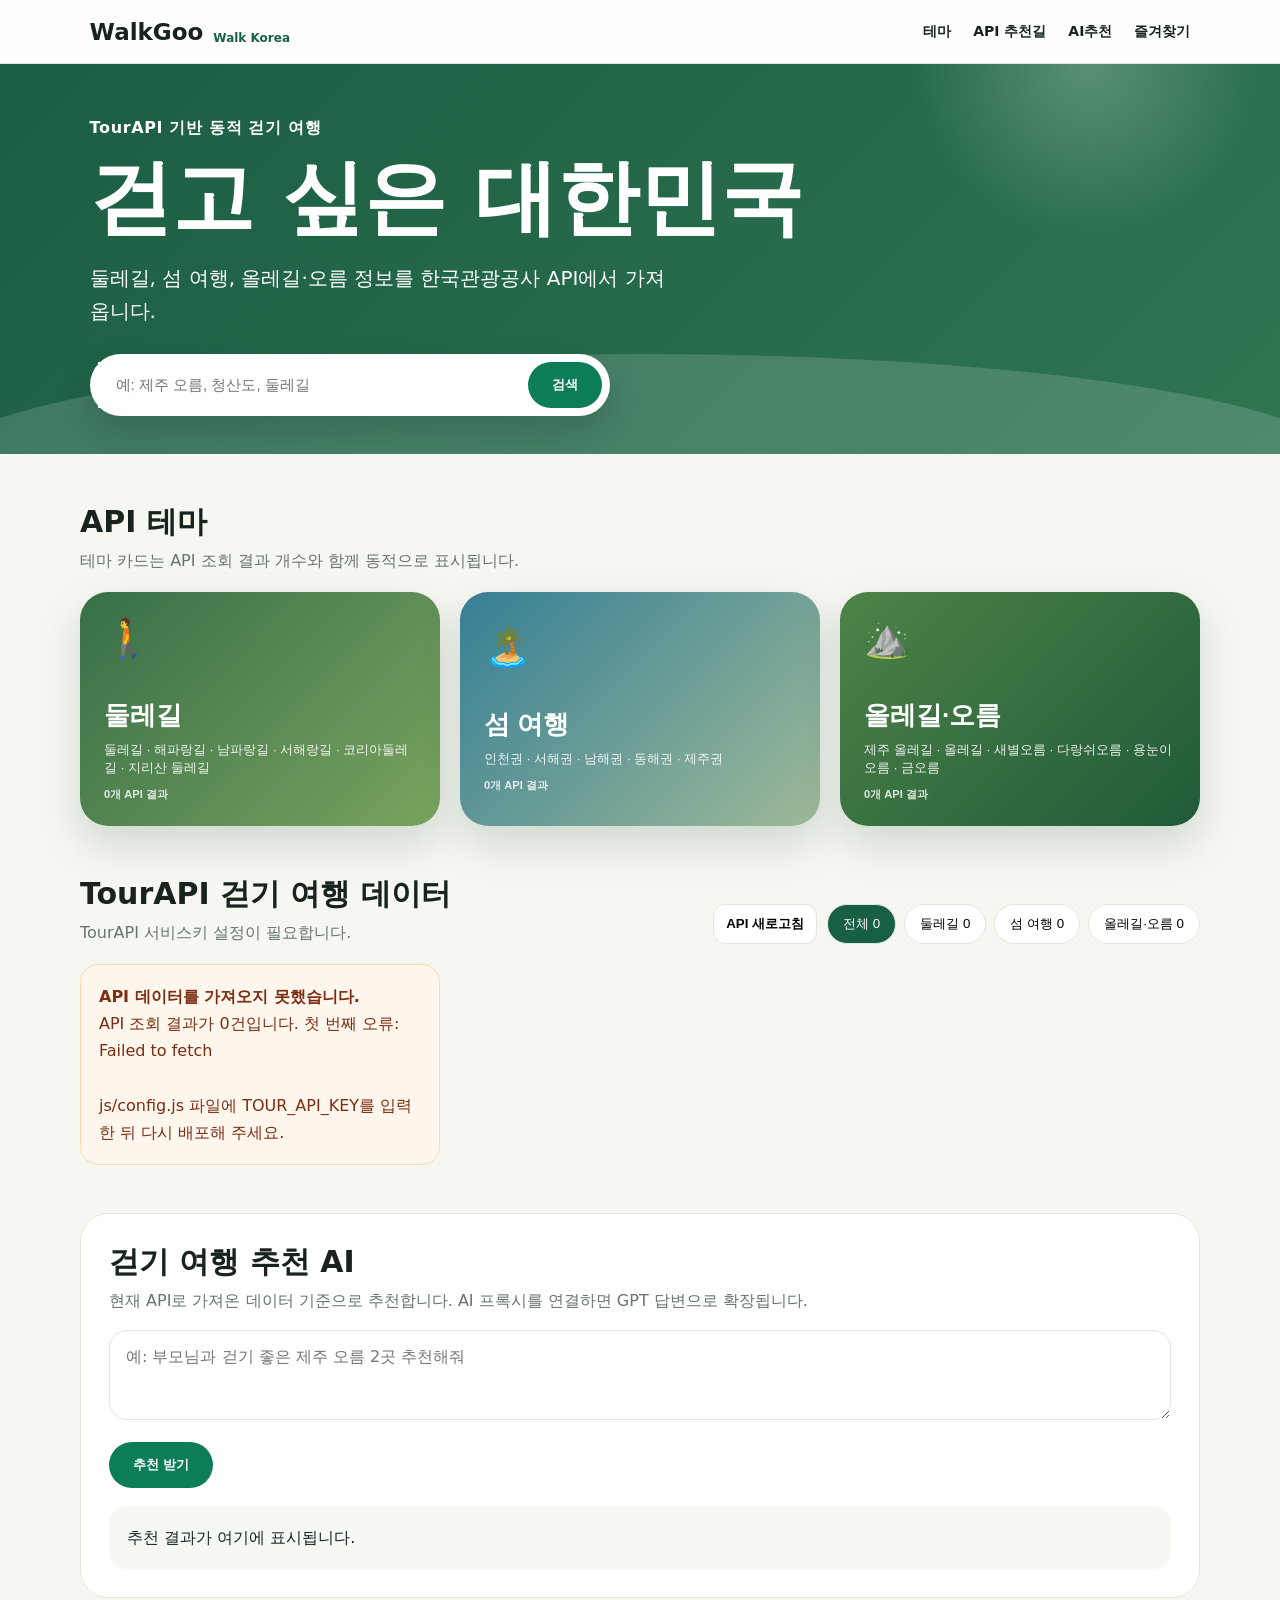
==== commit 5dd212af: "Add island region filters and more oreum keywords" ====
--- a/index.html
+++ b/index.html
@@ -22,5 +22,5 @@
       <div id="islandRegionActions" class="filter-actions island-region-actions"></div></div></div><div id="placeGrid" class="place-grid"></div></section>
     <section id="ai" class="section ai-panel"><div><h2>걷기 여행 추천 AI</h2><p>현재 API로 가져온 데이터 기준으로 추천합니다. AI 프록시를 연결하면 GPT 답변으로 확장됩니다.</p></div><textarea id="aiPrompt" placeholder="예: 부모님과 걷기 좋은 제주 오름 2곳 추천해줘"></textarea><button id="aiButton">추천 받기</button><div id="aiResult" class="ai-result">추천 결과가 여기에 표시됩니다.</div></section>
   </main>
-  <script src="js/config.sample.js"></script><script src="js/data.js"></script><script src="js/api.js"></script><script src="js/main.js"></script>
+  <script src="js/config.js"></script><script src="js/data.js"></script><script src="js/api.js"></script><script src="js/main.js"></script>
 </body></html>
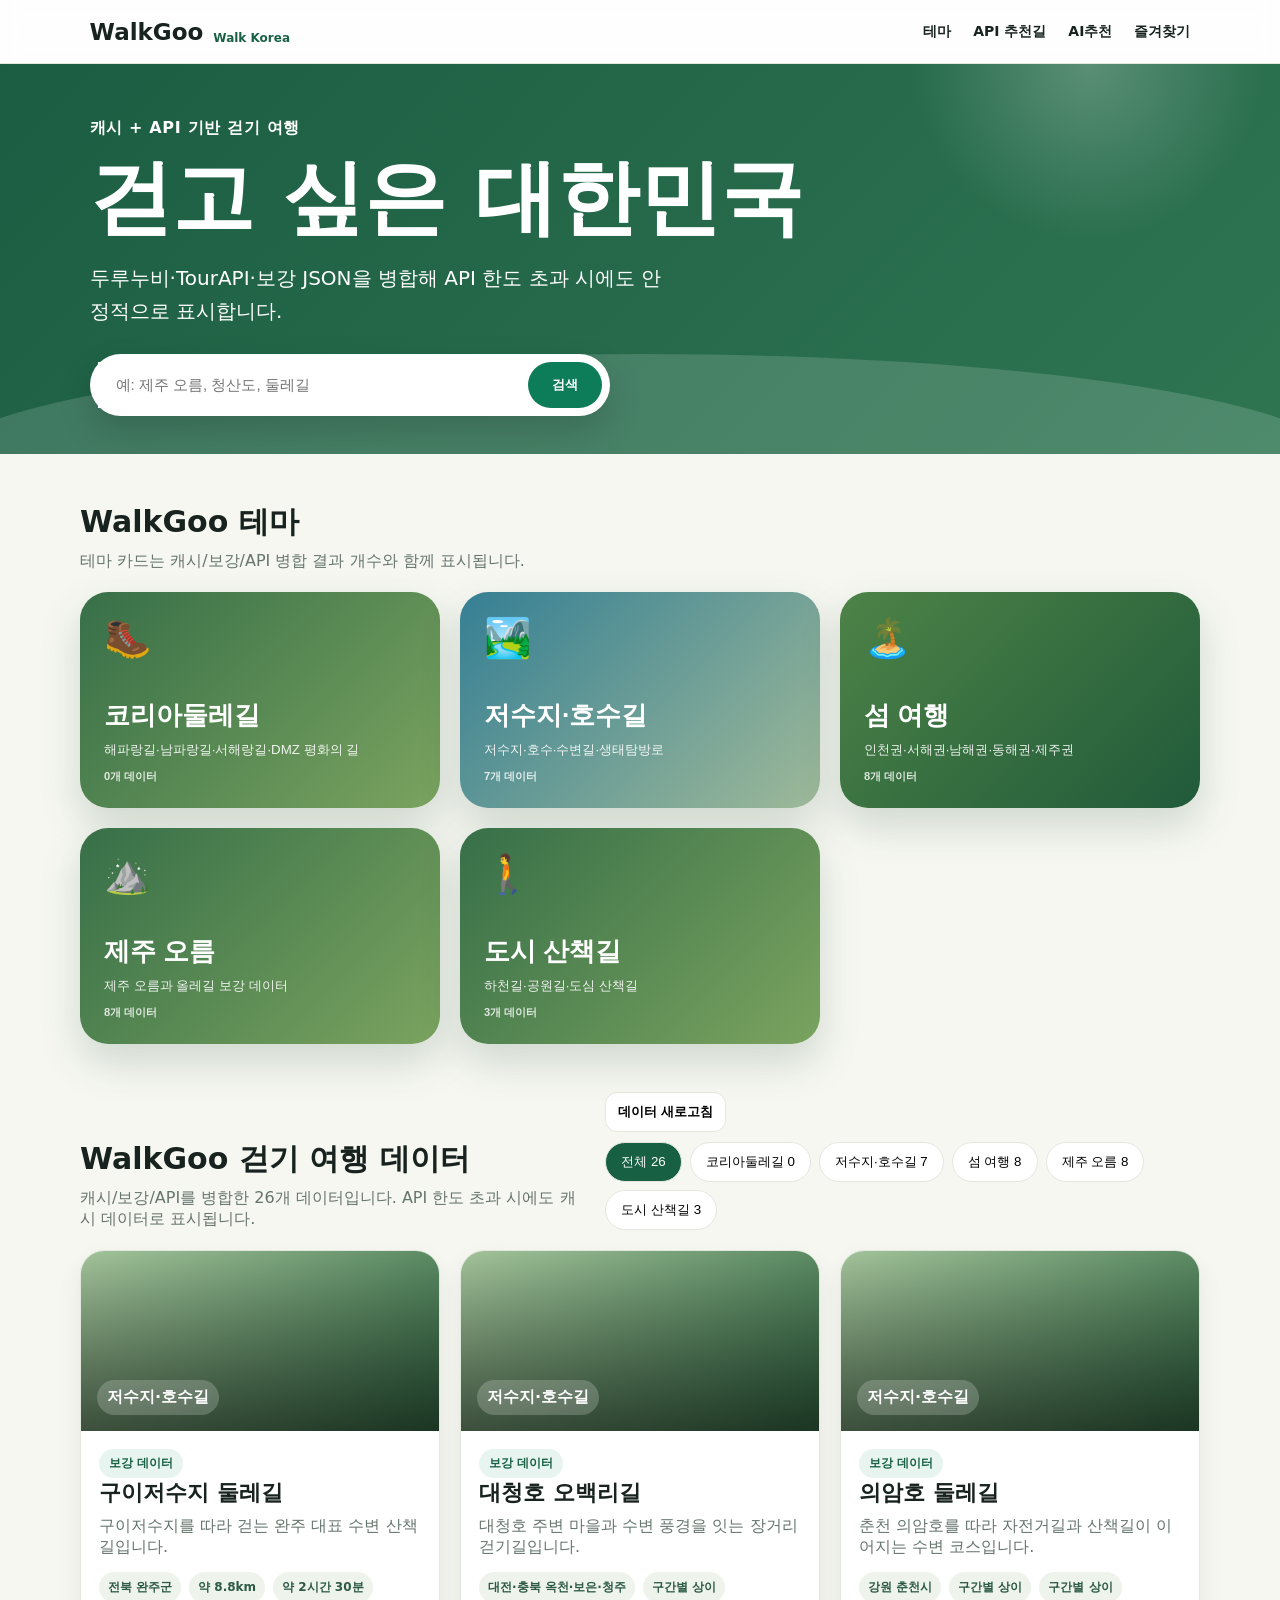
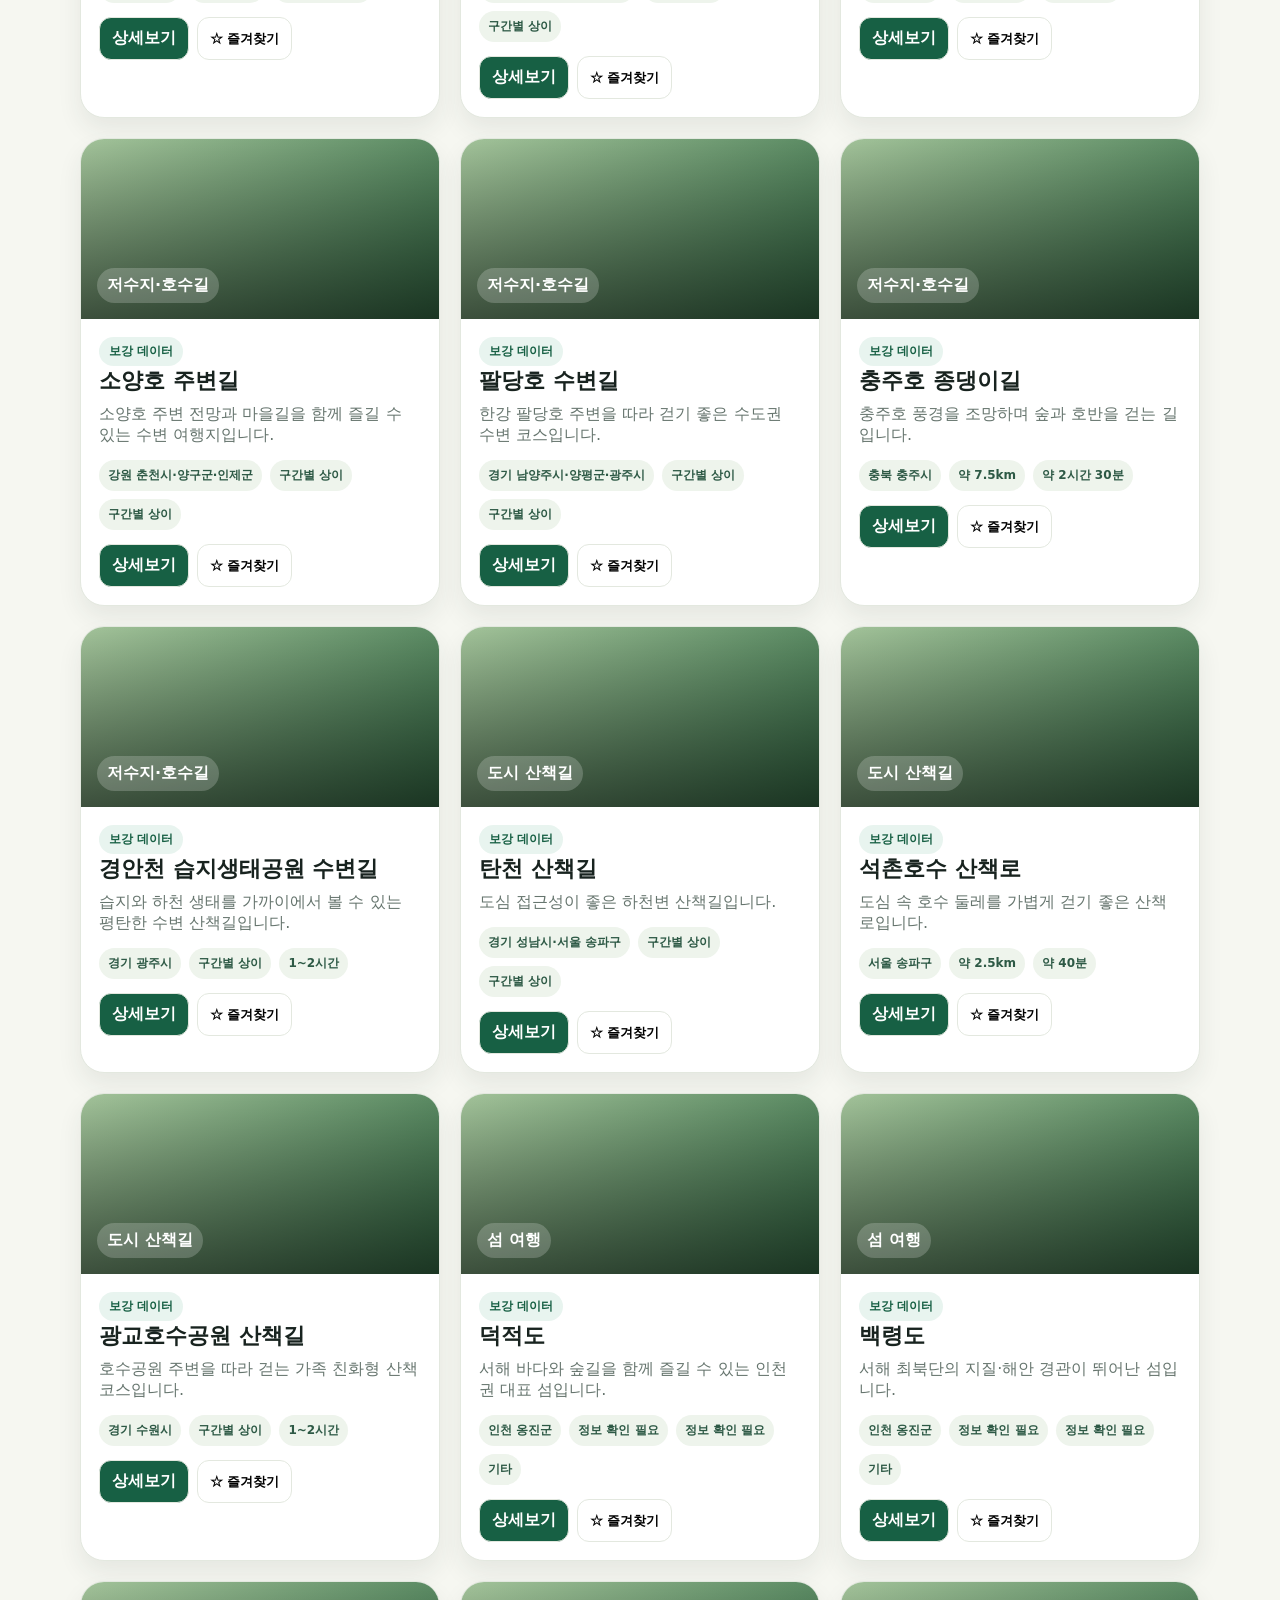
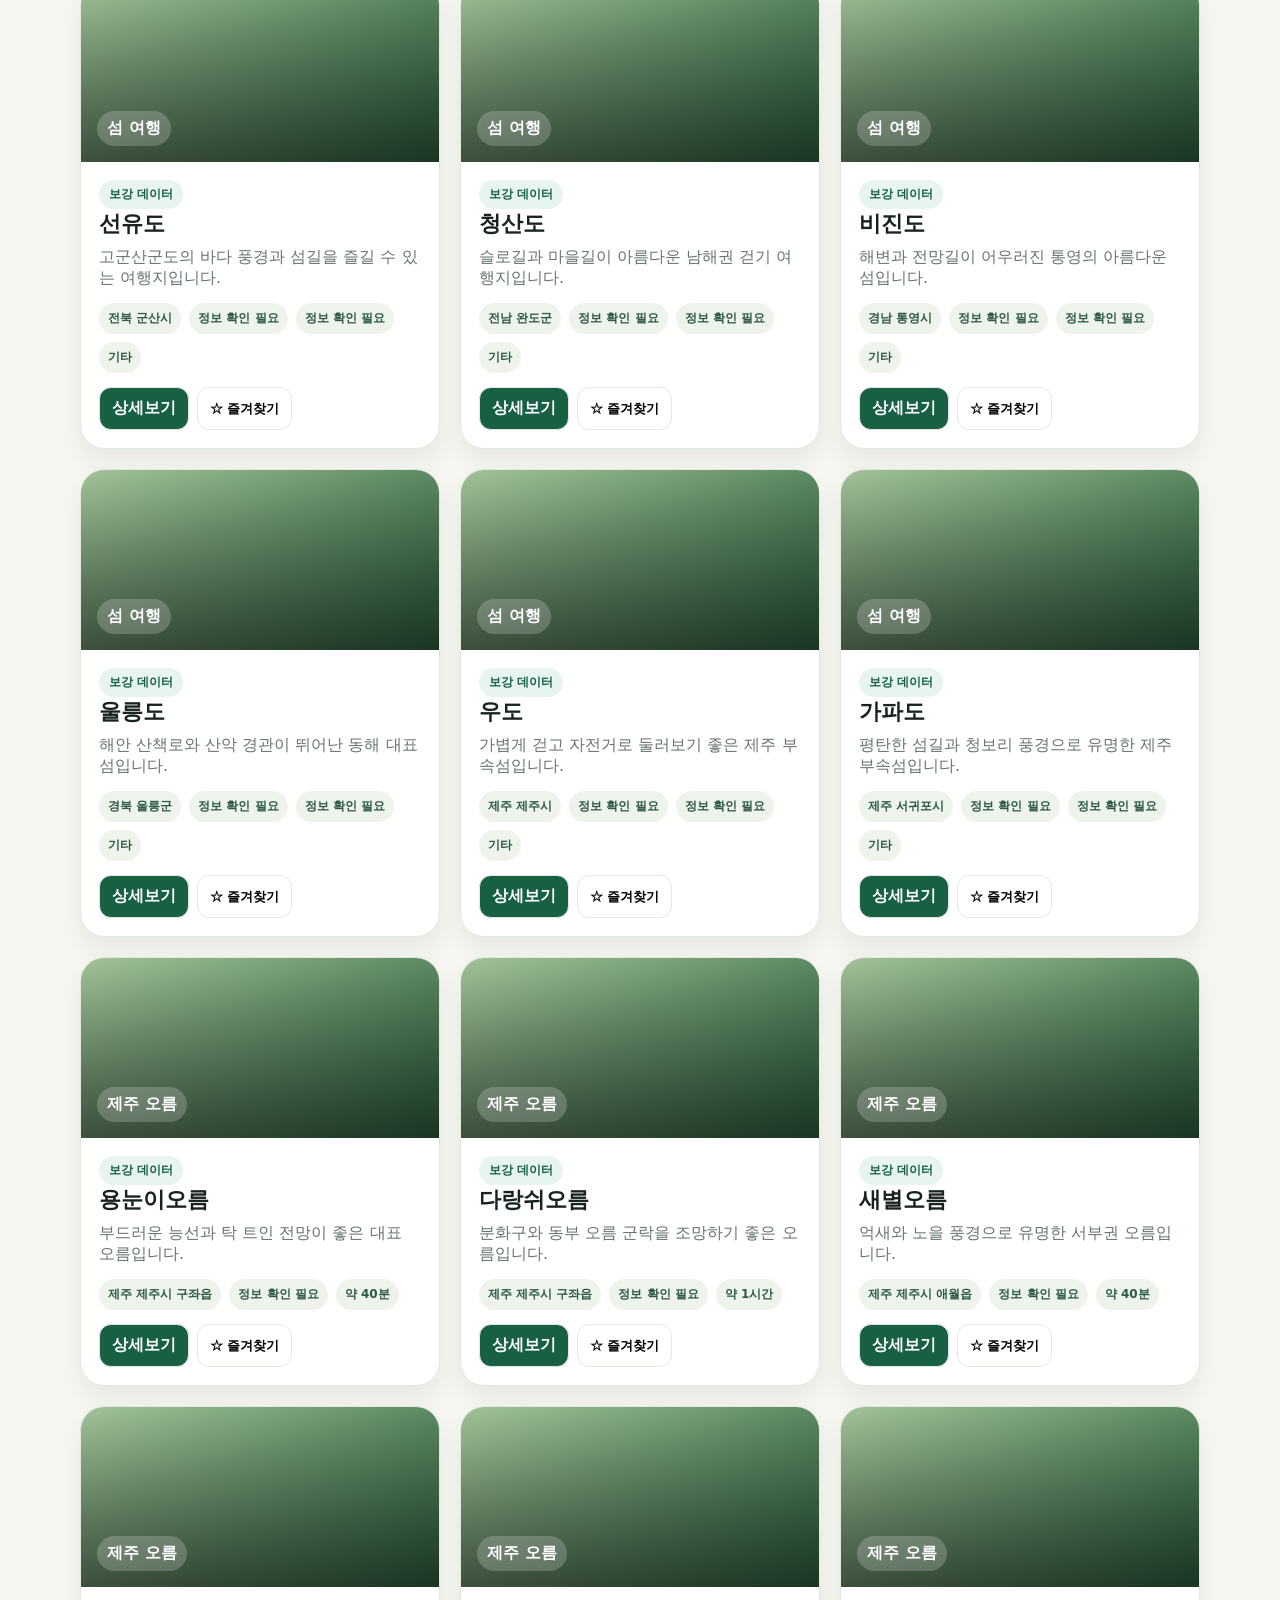
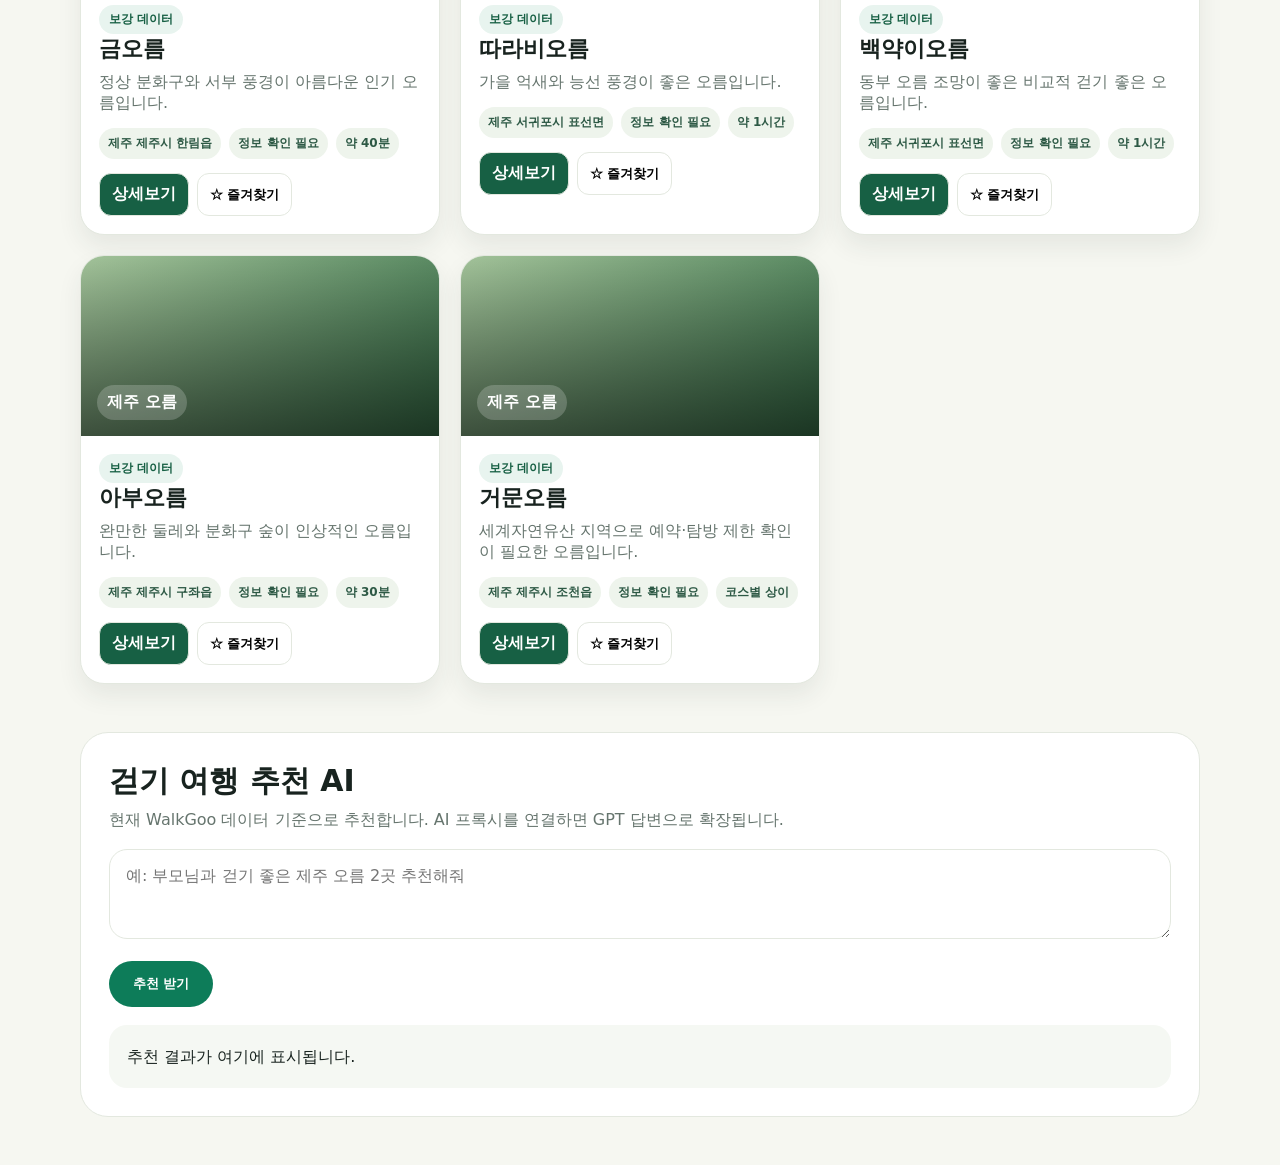
==== commit 535f4c98: "Add WalkGoo cache actions structure" ====
--- a/index.html
+++ b/index.html
@@ -12,15 +12,15 @@
     <nav class="top-nav"><a href="#themes">테마</a><a href="#places">API 추천길</a><a href="#ai">AI추천</a><a href="favorites.html">즐겨찾기</a></nav>
   </header>
   <section class="hero compact"><div class="hero-inner">
-    <p class="eyebrow">TourAPI 기반 동적 걷기 여행</p><h1>걷고 싶은 대한민국</h1>
-    <p class="hero-desc">둘레길, 섬 여행, 올레길·오름 정보를 한국관광공사 API에서 가져옵니다.</p>
+    <p class="eyebrow">캐시 + API 기반 걷기 여행</p><h1>걷고 싶은 대한민국</h1>
+    <p class="hero-desc">두루누비·TourAPI·보강 JSON을 병합해 API 한도 초과 시에도 안정적으로 표시합니다.</p>
     <form id="searchForm" class="search-box"><input id="searchInput" type="search" placeholder="예: 제주 오름, 청산도, 둘레길" /><button type="submit">검색</button></form>
   </div></section>
   <main>
-    <section id="themes" class="section"><div class="section-head"><div><h2>API 테마</h2><p>테마 카드는 API 조회 결과 개수와 함께 동적으로 표시됩니다.</p></div></div><div id="themeGrid" class="theme-grid"></div></section>
-    <section id="places" class="section"><div class="section-head"><div><h2 id="placeTitle">TourAPI 걷기 여행 데이터</h2><p id="placeSubTitle">TourAPI 데이터를 불러오는 중입니다.</p></div><div class="section-tools"><button id="reloadButton" class="btn">API 새로고침</button><div id="filterActions" class="filter-actions"></div>
+    <section id="themes" class="section"><div class="section-head"><div><h2>WalkGoo 테마</h2><p>테마 카드는 캐시/보강/API 병합 결과 개수와 함께 표시됩니다.</p></div></div><div id="themeGrid" class="theme-grid"></div></section>
+    <section id="places" class="section"><div class="section-head"><div><h2 id="placeTitle">WalkGoo 걷기 여행 데이터</h2><p id="placeSubTitle">캐시 데이터를 불러오는 중입니다.</p></div><div class="section-tools"><button id="reloadButton" class="btn">데이터 새로고침</button><div id="filterActions" class="filter-actions"></div>
       <div id="islandRegionActions" class="filter-actions island-region-actions"></div></div></div><div id="placeGrid" class="place-grid"></div></section>
-    <section id="ai" class="section ai-panel"><div><h2>걷기 여행 추천 AI</h2><p>현재 API로 가져온 데이터 기준으로 추천합니다. AI 프록시를 연결하면 GPT 답변으로 확장됩니다.</p></div><textarea id="aiPrompt" placeholder="예: 부모님과 걷기 좋은 제주 오름 2곳 추천해줘"></textarea><button id="aiButton">추천 받기</button><div id="aiResult" class="ai-result">추천 결과가 여기에 표시됩니다.</div></section>
+    <section id="ai" class="section ai-panel"><div><h2>걷기 여행 추천 AI</h2><p>현재 WalkGoo 데이터 기준으로 추천합니다. AI 프록시를 연결하면 GPT 답변으로 확장됩니다.</p></div><textarea id="aiPrompt" placeholder="예: 부모님과 걷기 좋은 제주 오름 2곳 추천해줘"></textarea><button id="aiButton">추천 받기</button><div id="aiResult" class="ai-result">추천 결과가 여기에 표시됩니다.</div></section>
   </main>
   <script src="js/config.js"></script><script src="js/data.js"></script><script src="js/api.js"></script><script src="js/main.js"></script>
 </body></html>
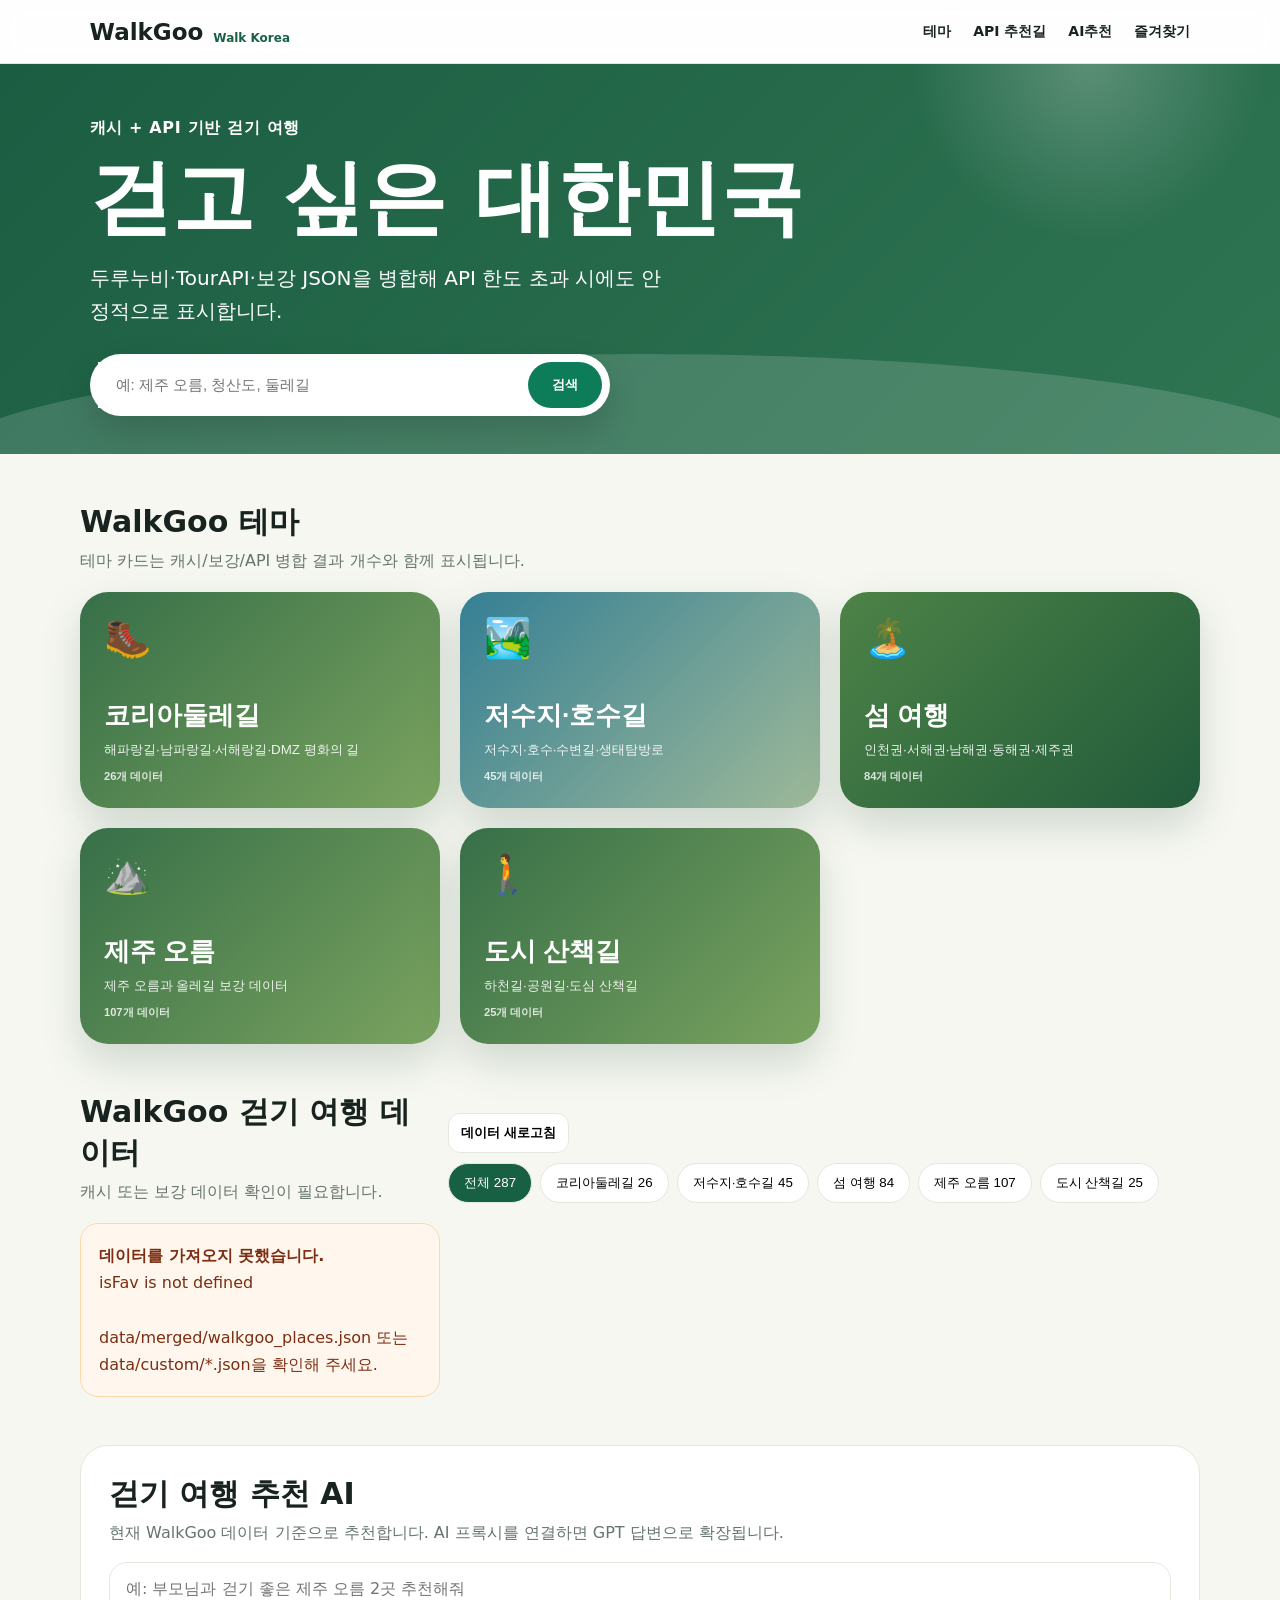
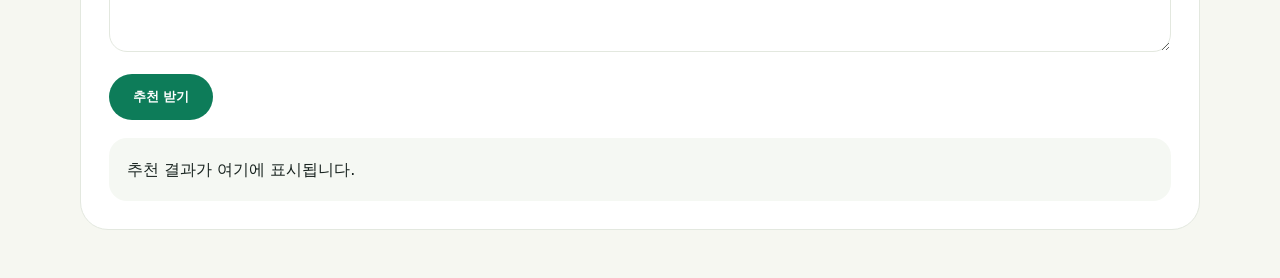
==== commit 9eca7cd3: "aaa" ====
--- a/index.html
+++ b/index.html
@@ -22,5 +22,8 @@
       <div id="islandRegionActions" class="filter-actions island-region-actions"></div></div></div><div id="placeGrid" class="place-grid"></div></section>
     <section id="ai" class="section ai-panel"><div><h2>걷기 여행 추천 AI</h2><p>현재 WalkGoo 데이터 기준으로 추천합니다. AI 프록시를 연결하면 GPT 답변으로 확장됩니다.</p></div><textarea id="aiPrompt" placeholder="예: 부모님과 걷기 좋은 제주 오름 2곳 추천해줘"></textarea><button id="aiButton">추천 받기</button><div id="aiResult" class="ai-result">추천 결과가 여기에 표시됩니다.</div></section>
   </main>
-  <script src="js/config.js"></script><script src="js/data.js"></script><script src="js/api.js"></script><script src="js/main.js"></script>
+  <script src="js/config.js"></script>
+  <script src="js/data.js"></script>
+  <script src="js/api.js"></script>
+  <script src="js/main.js"></script>
 </body></html>
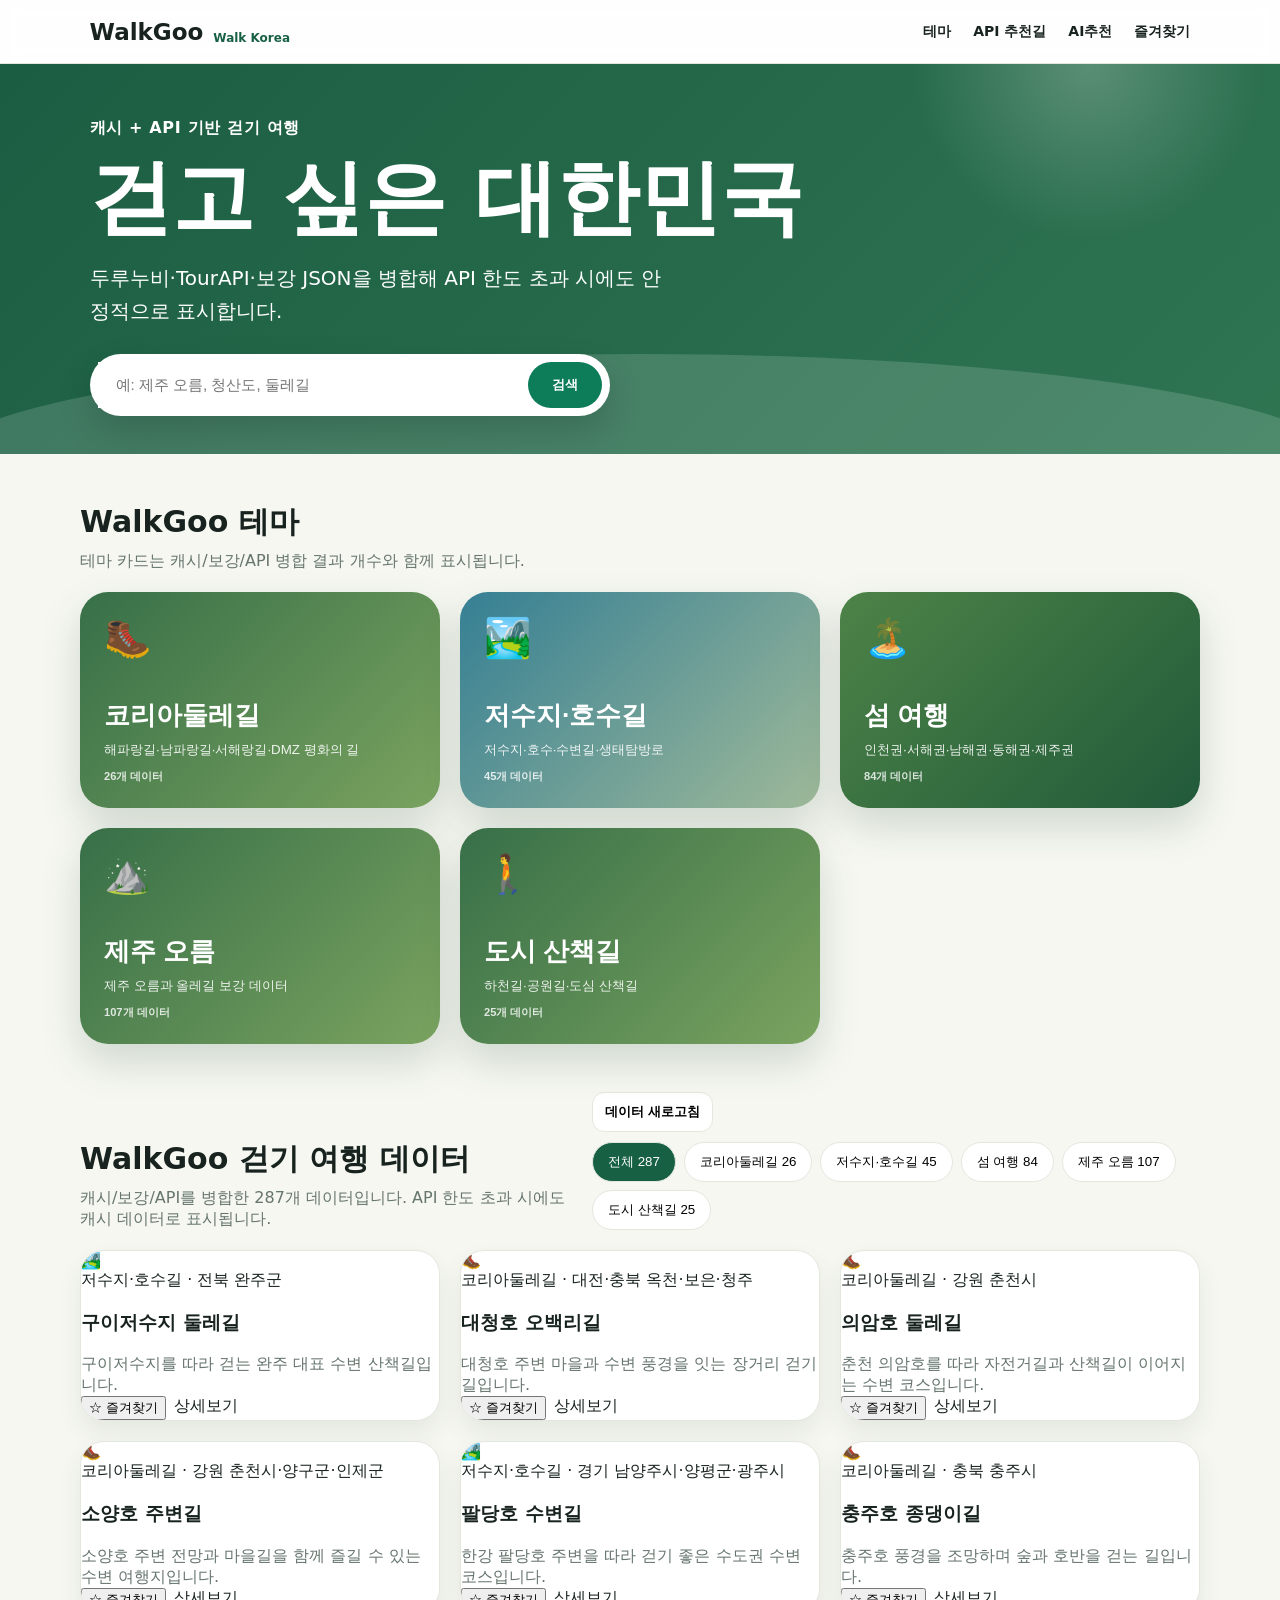
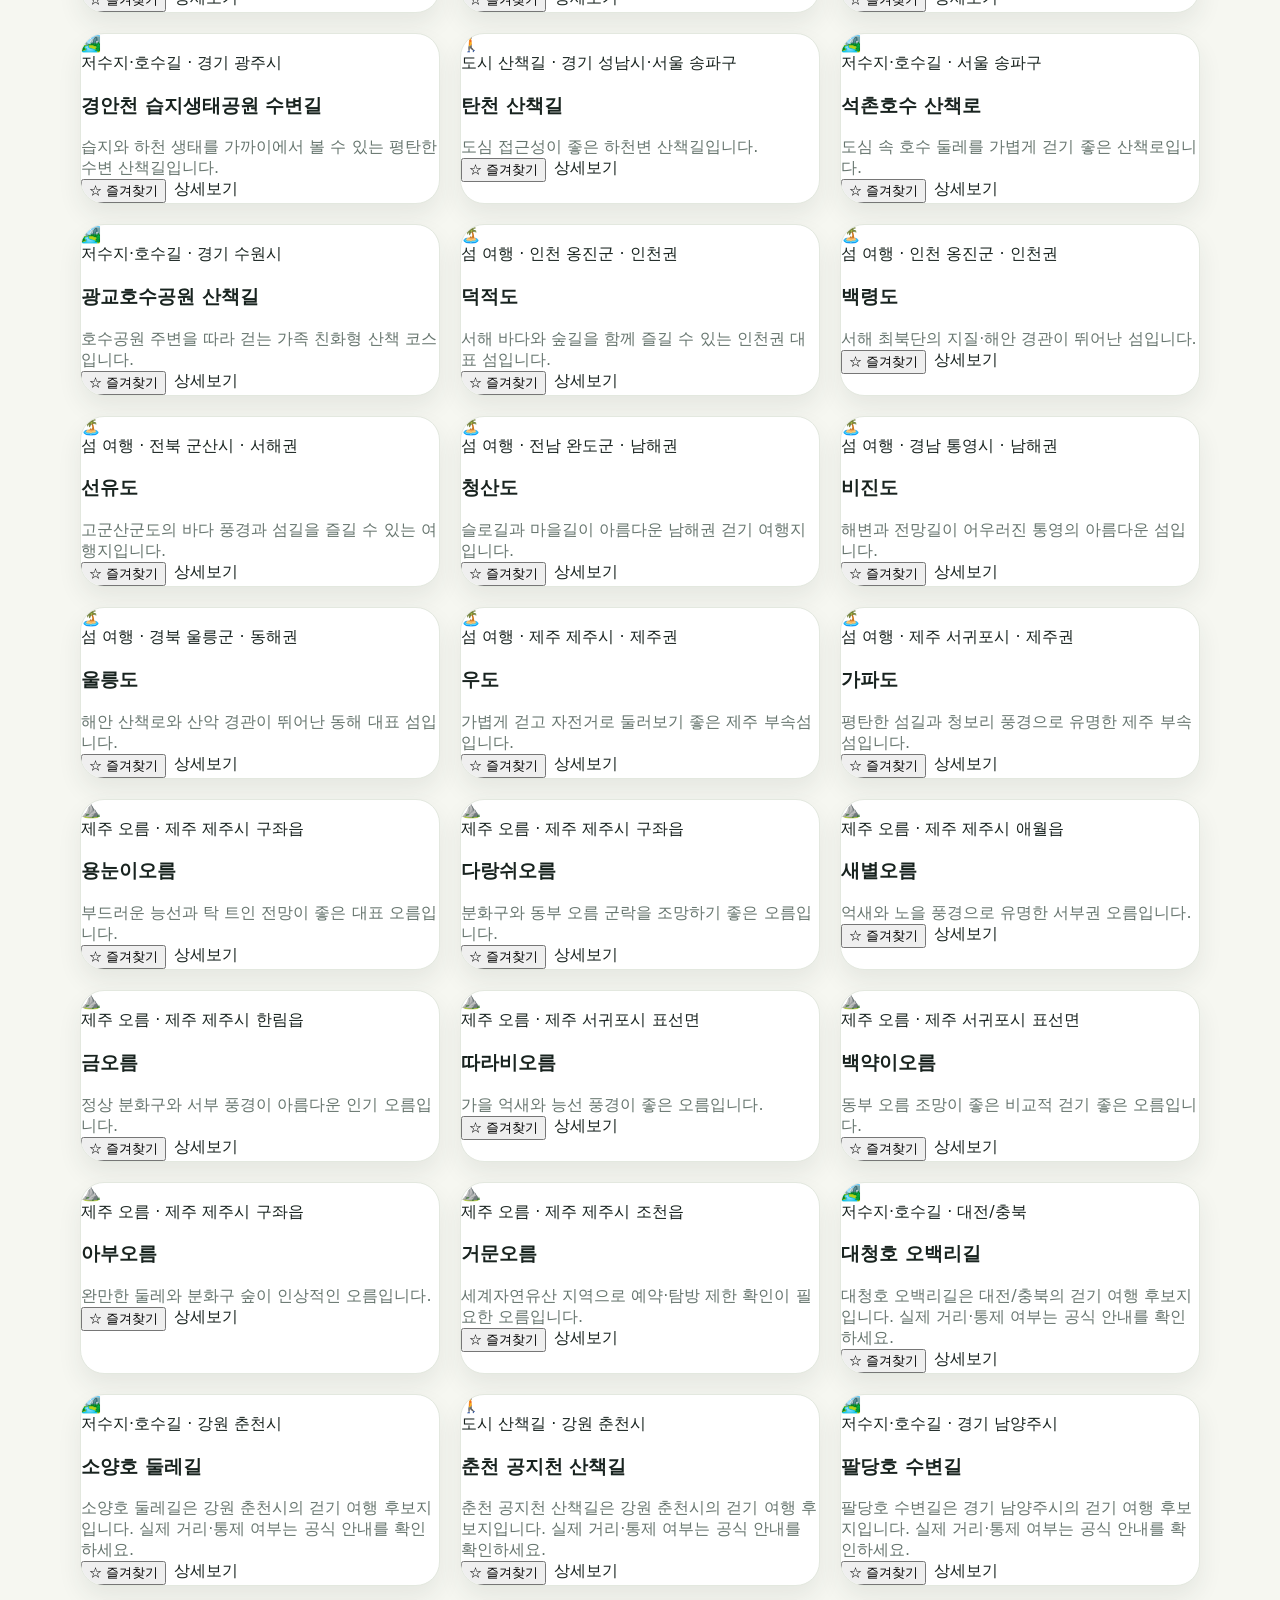
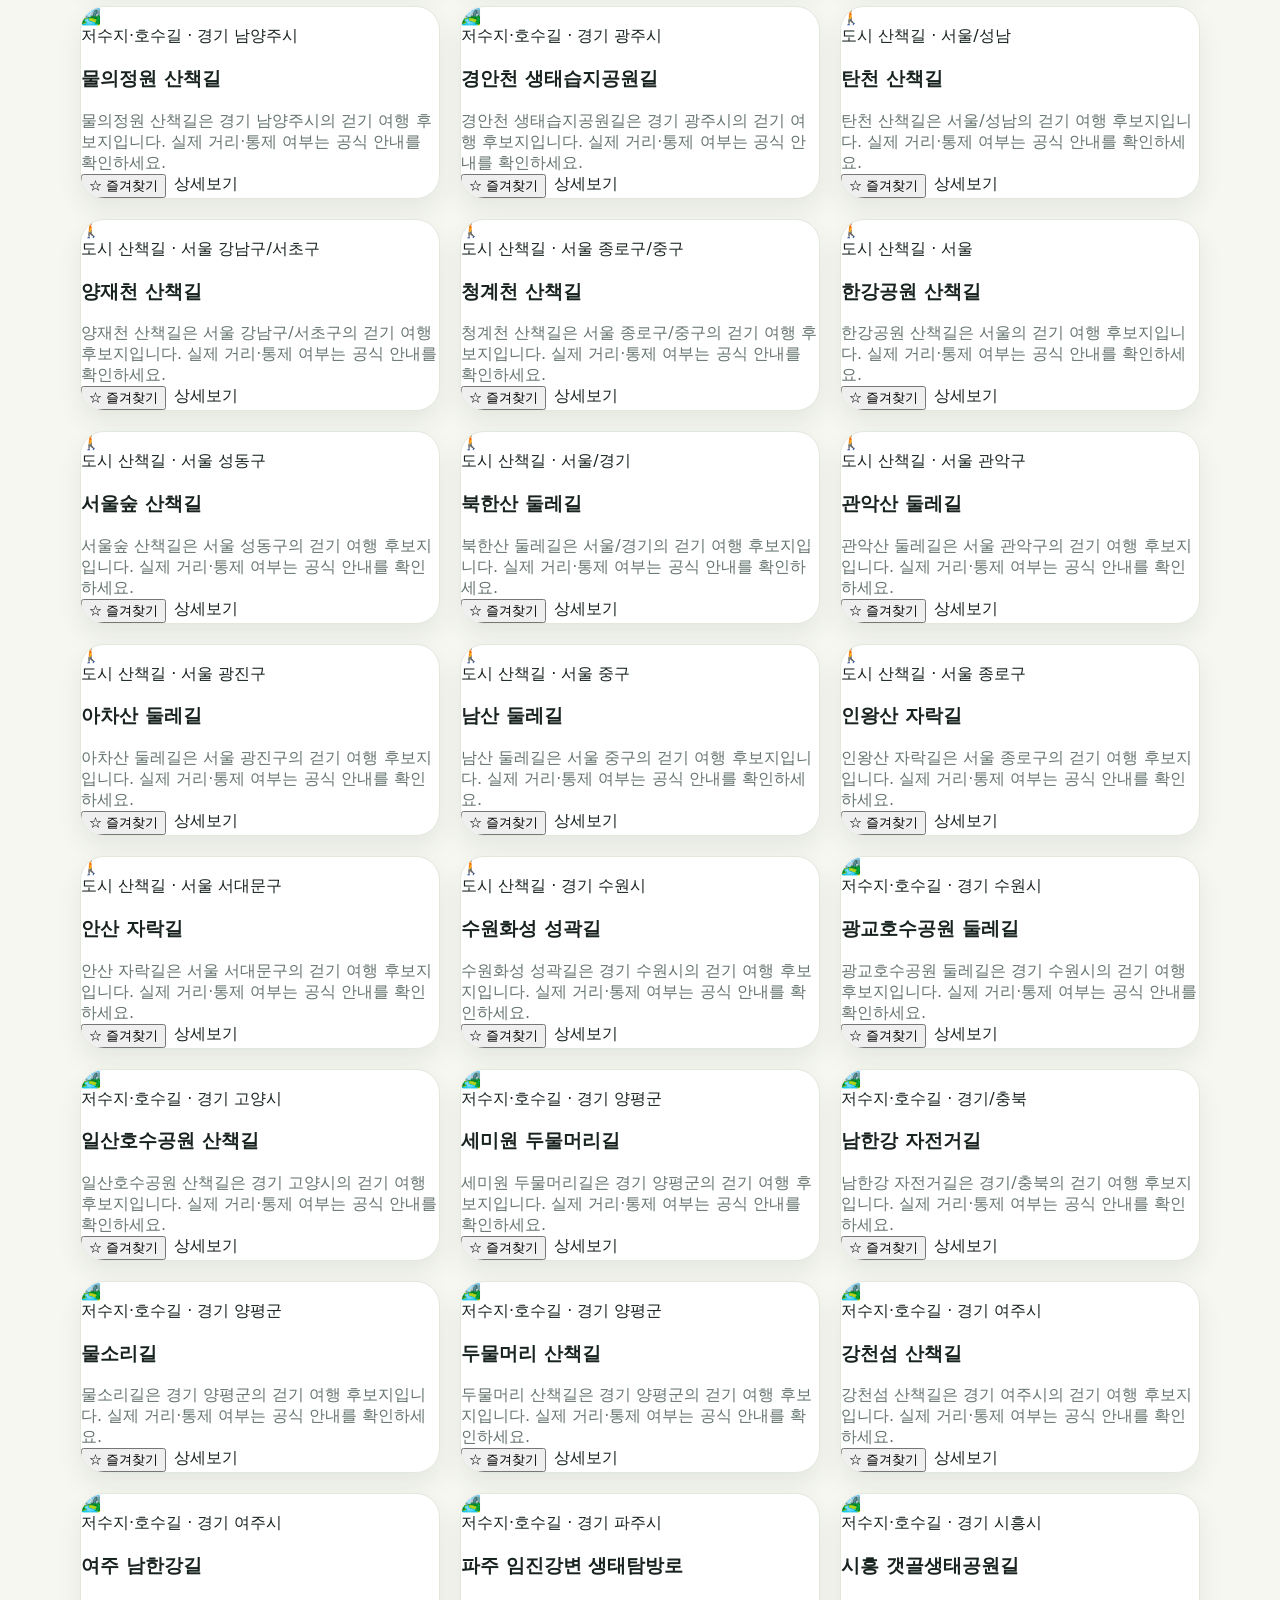
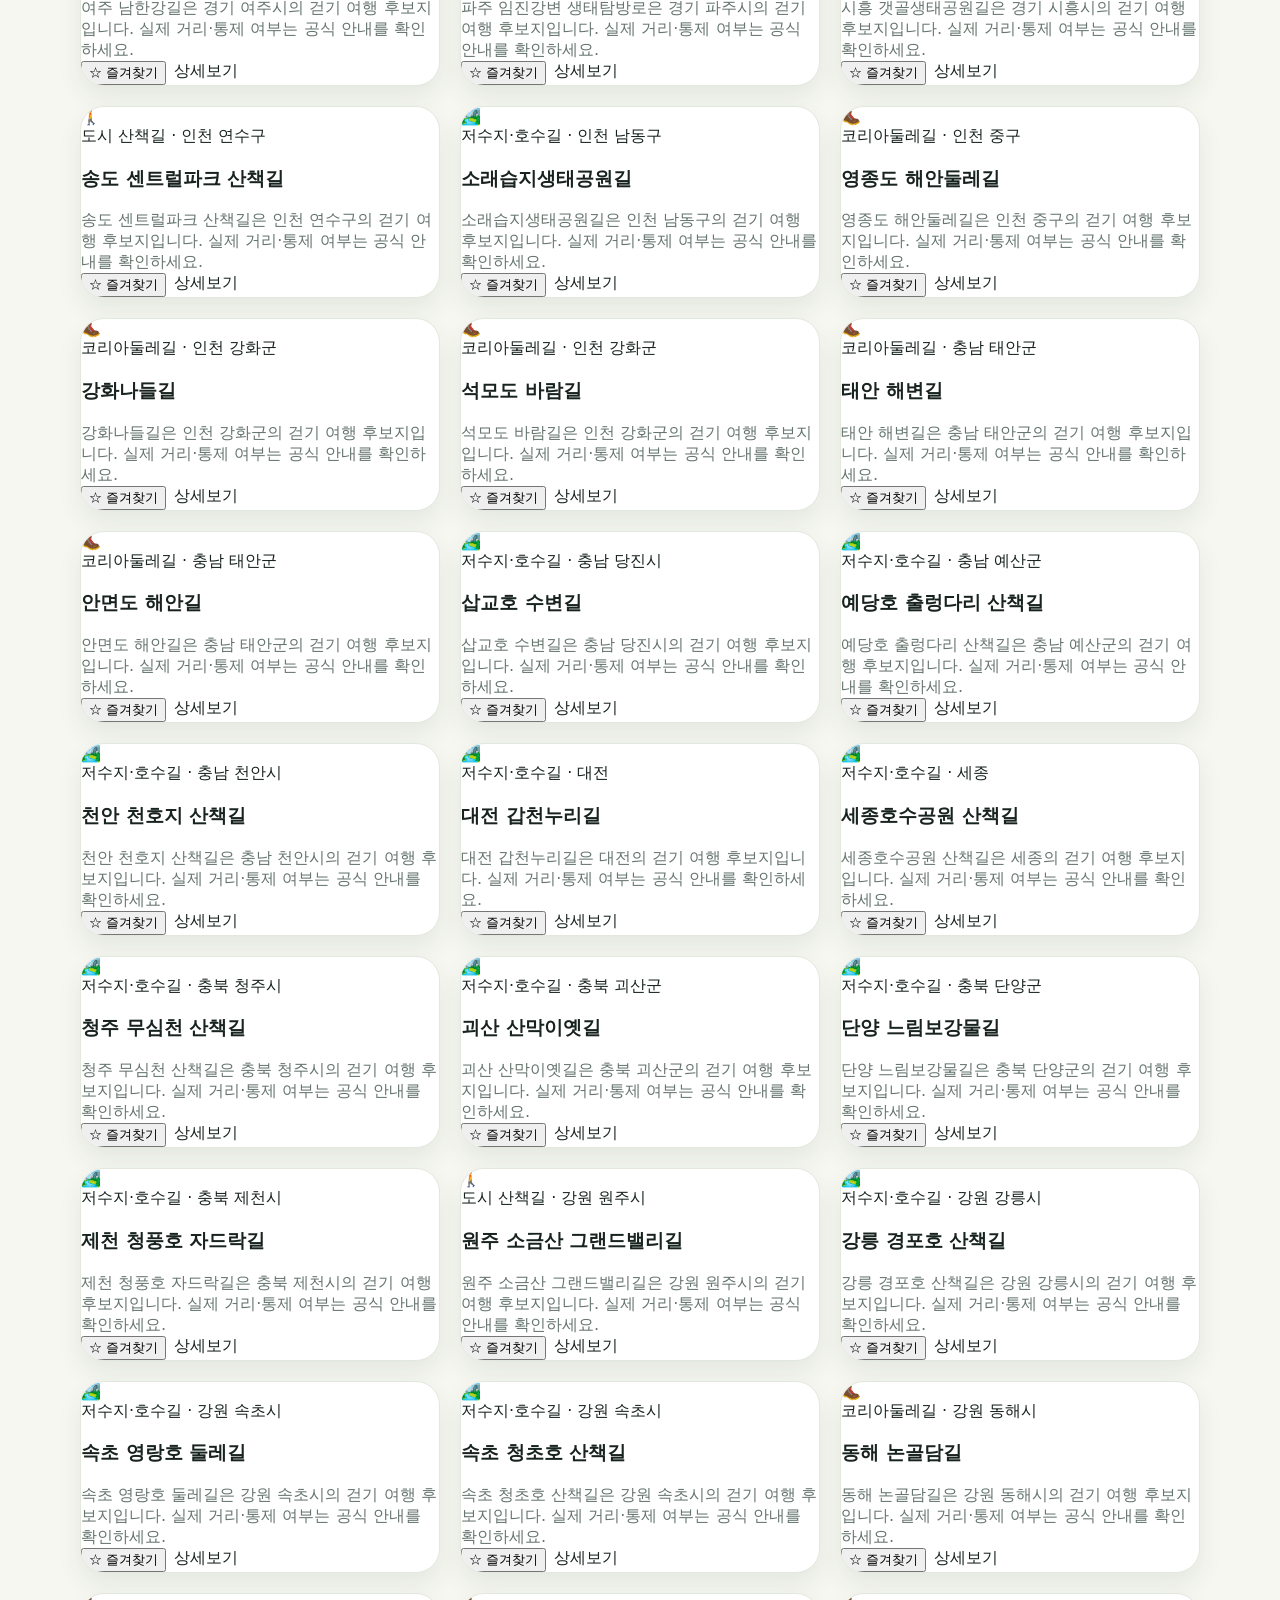
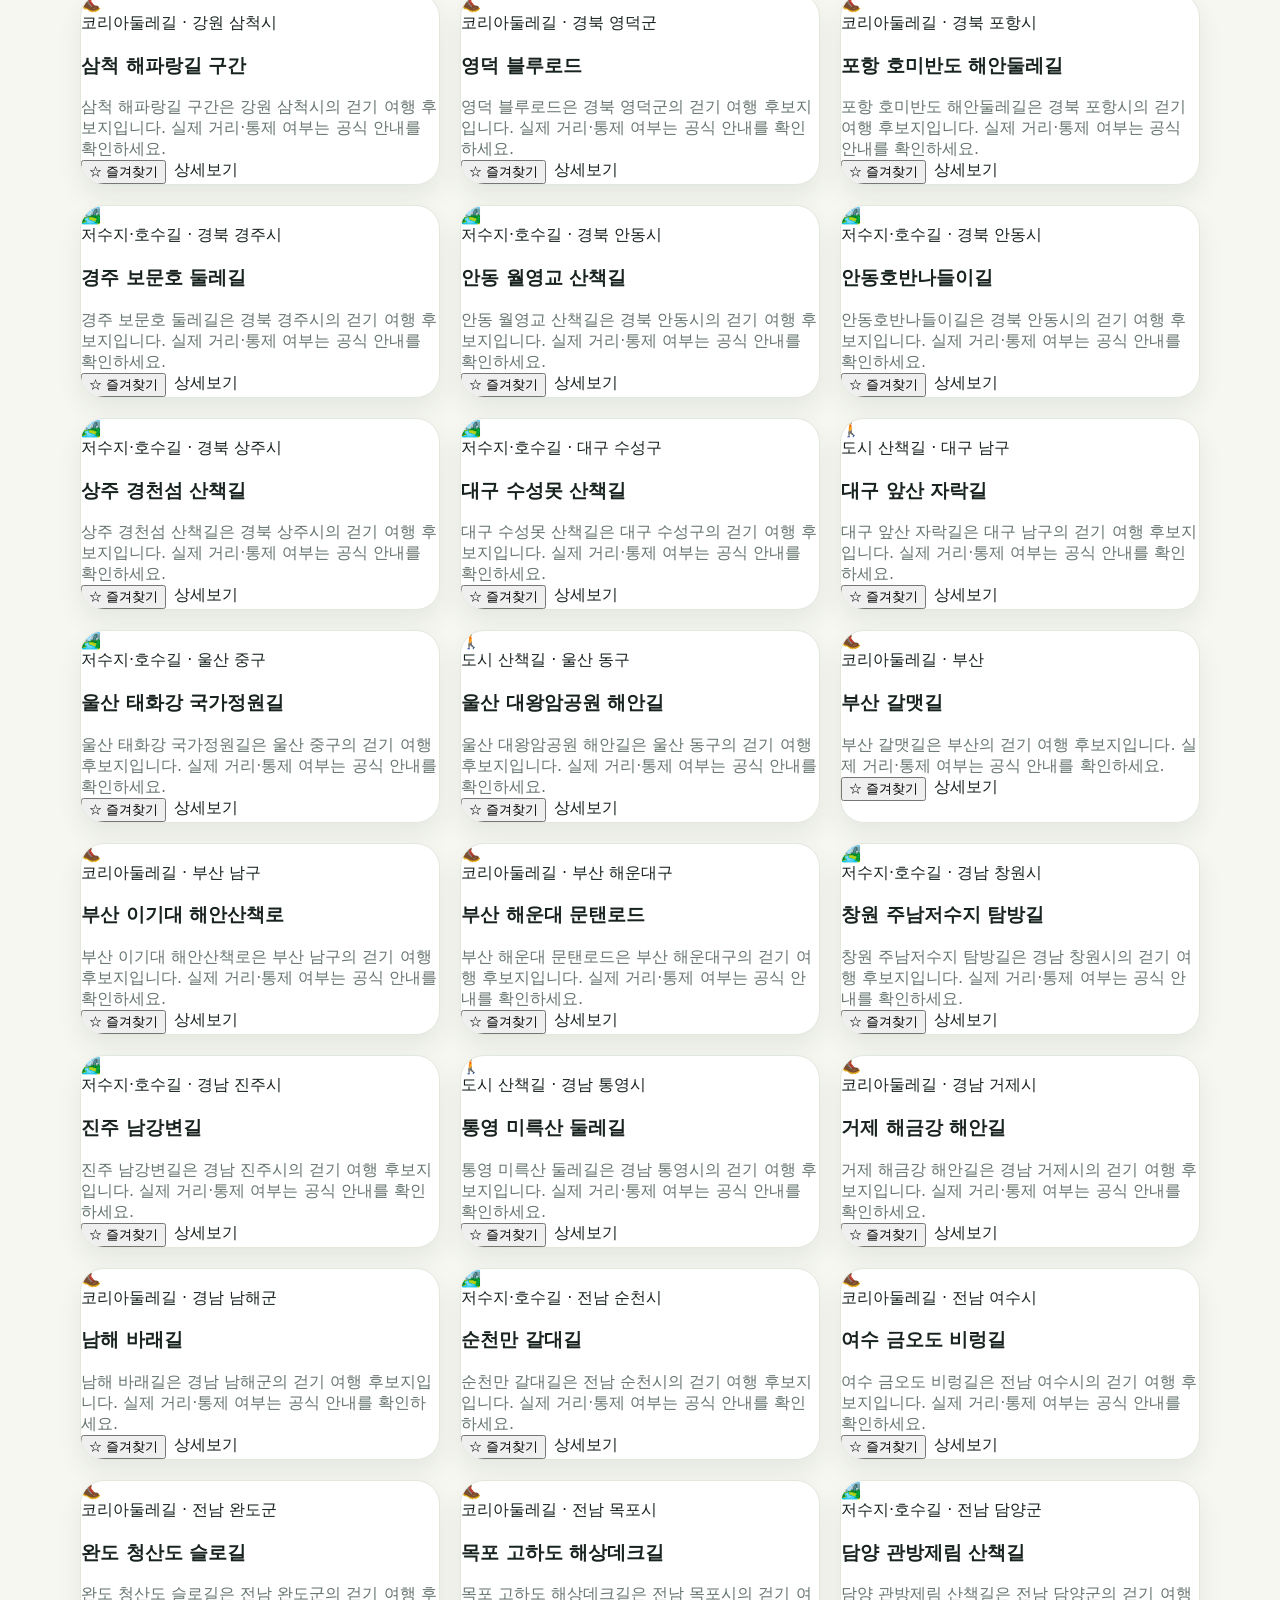
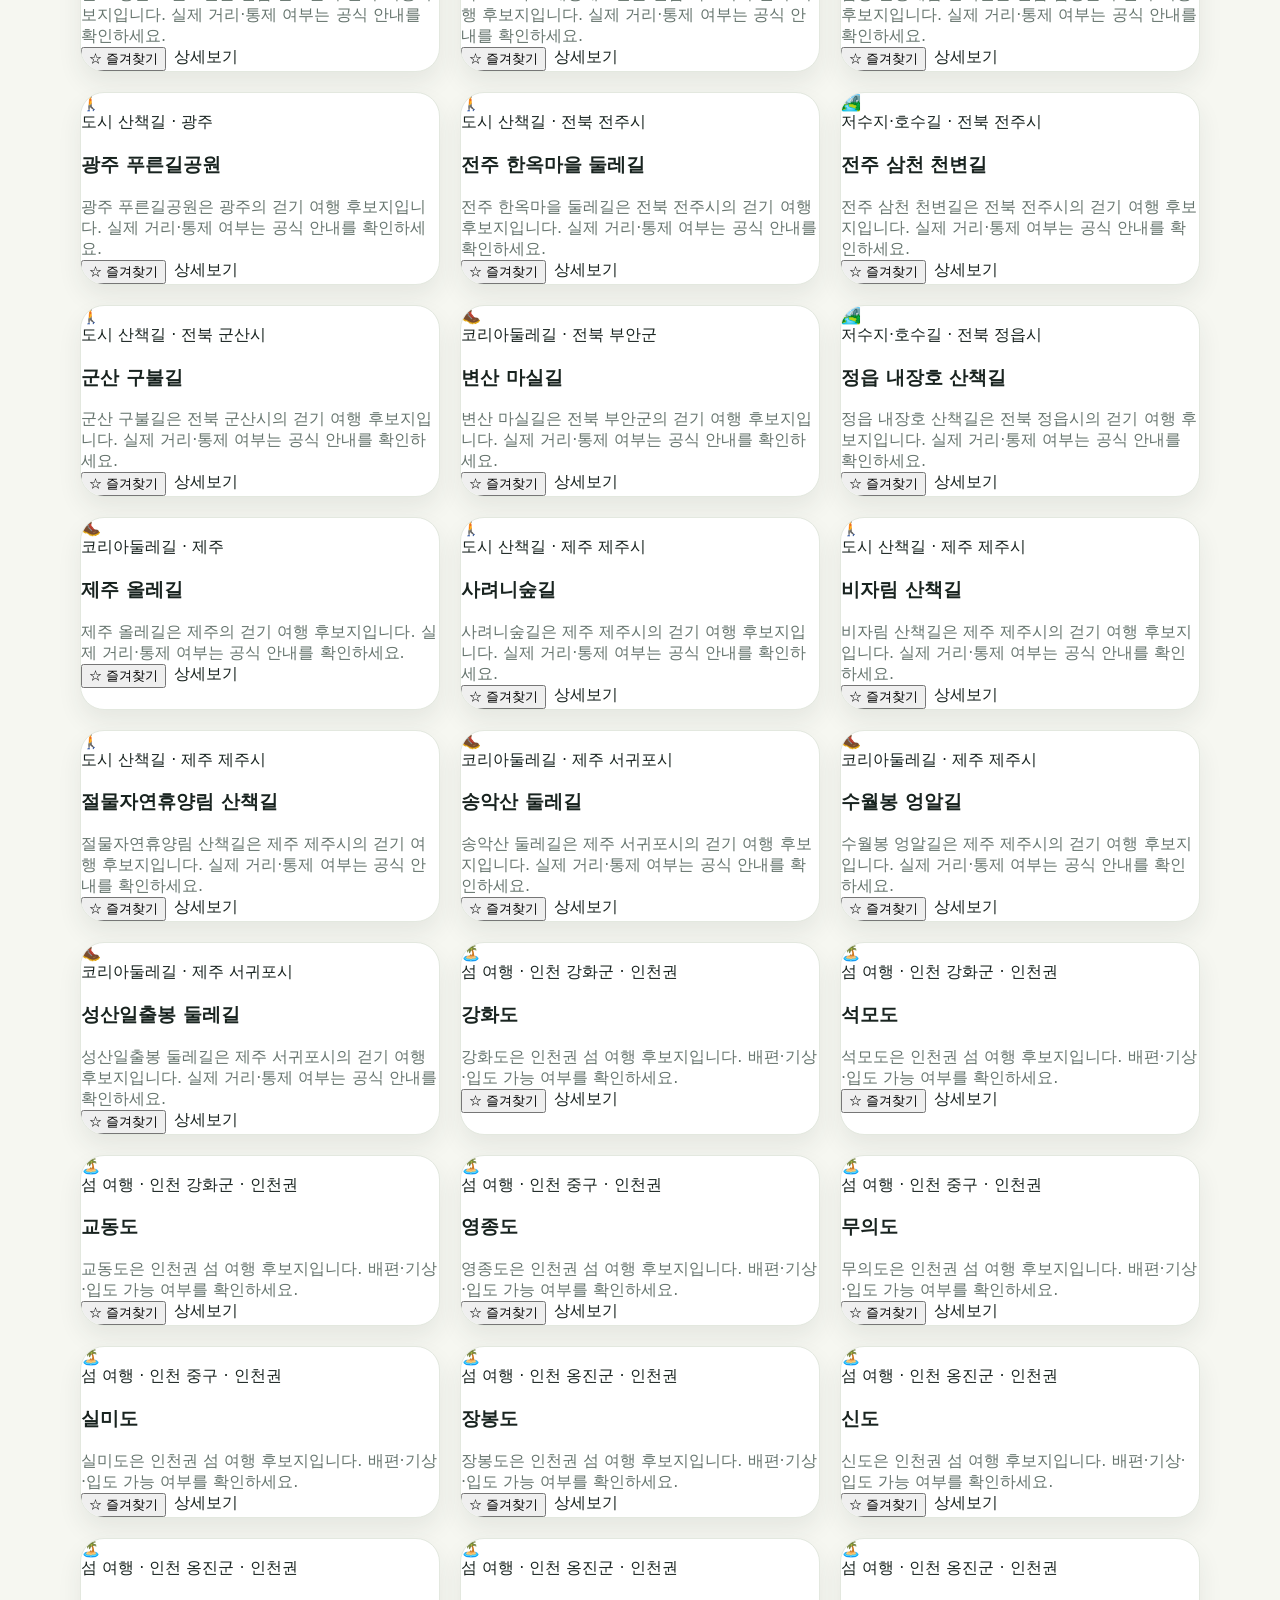
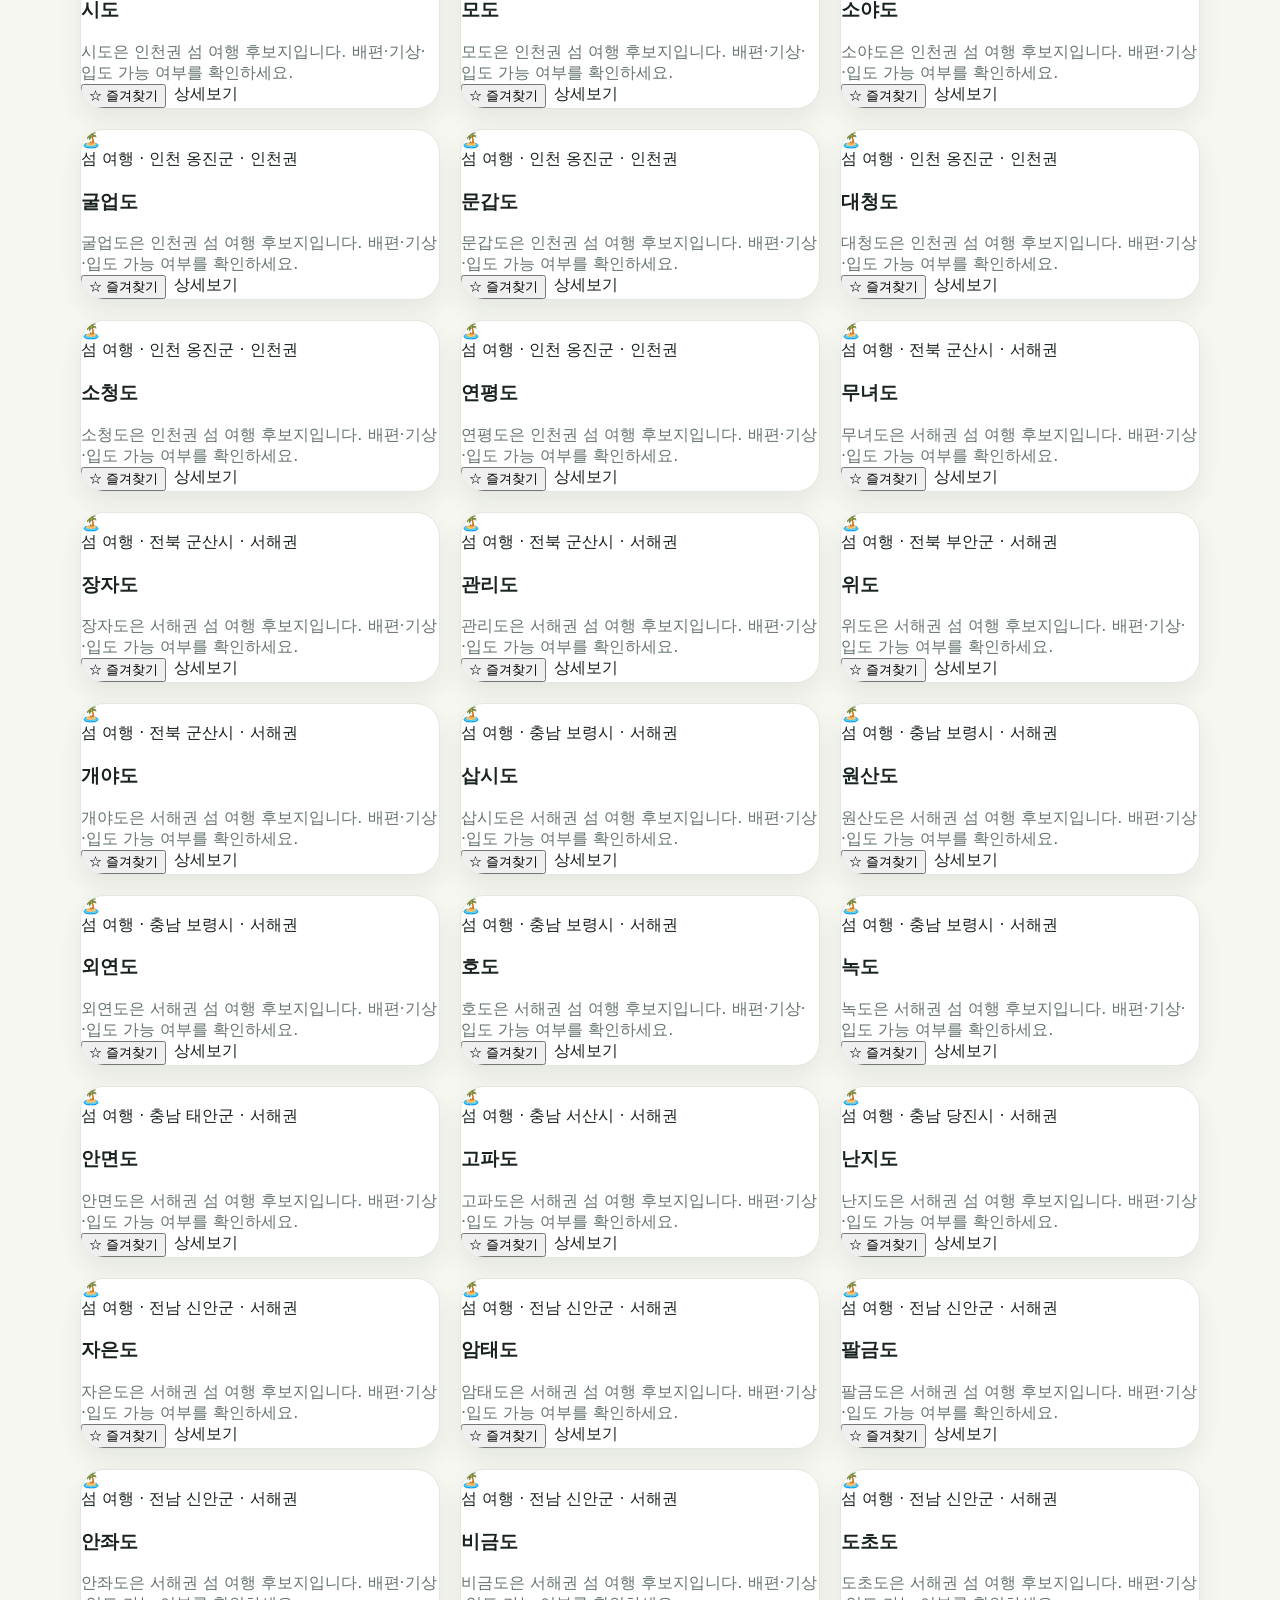
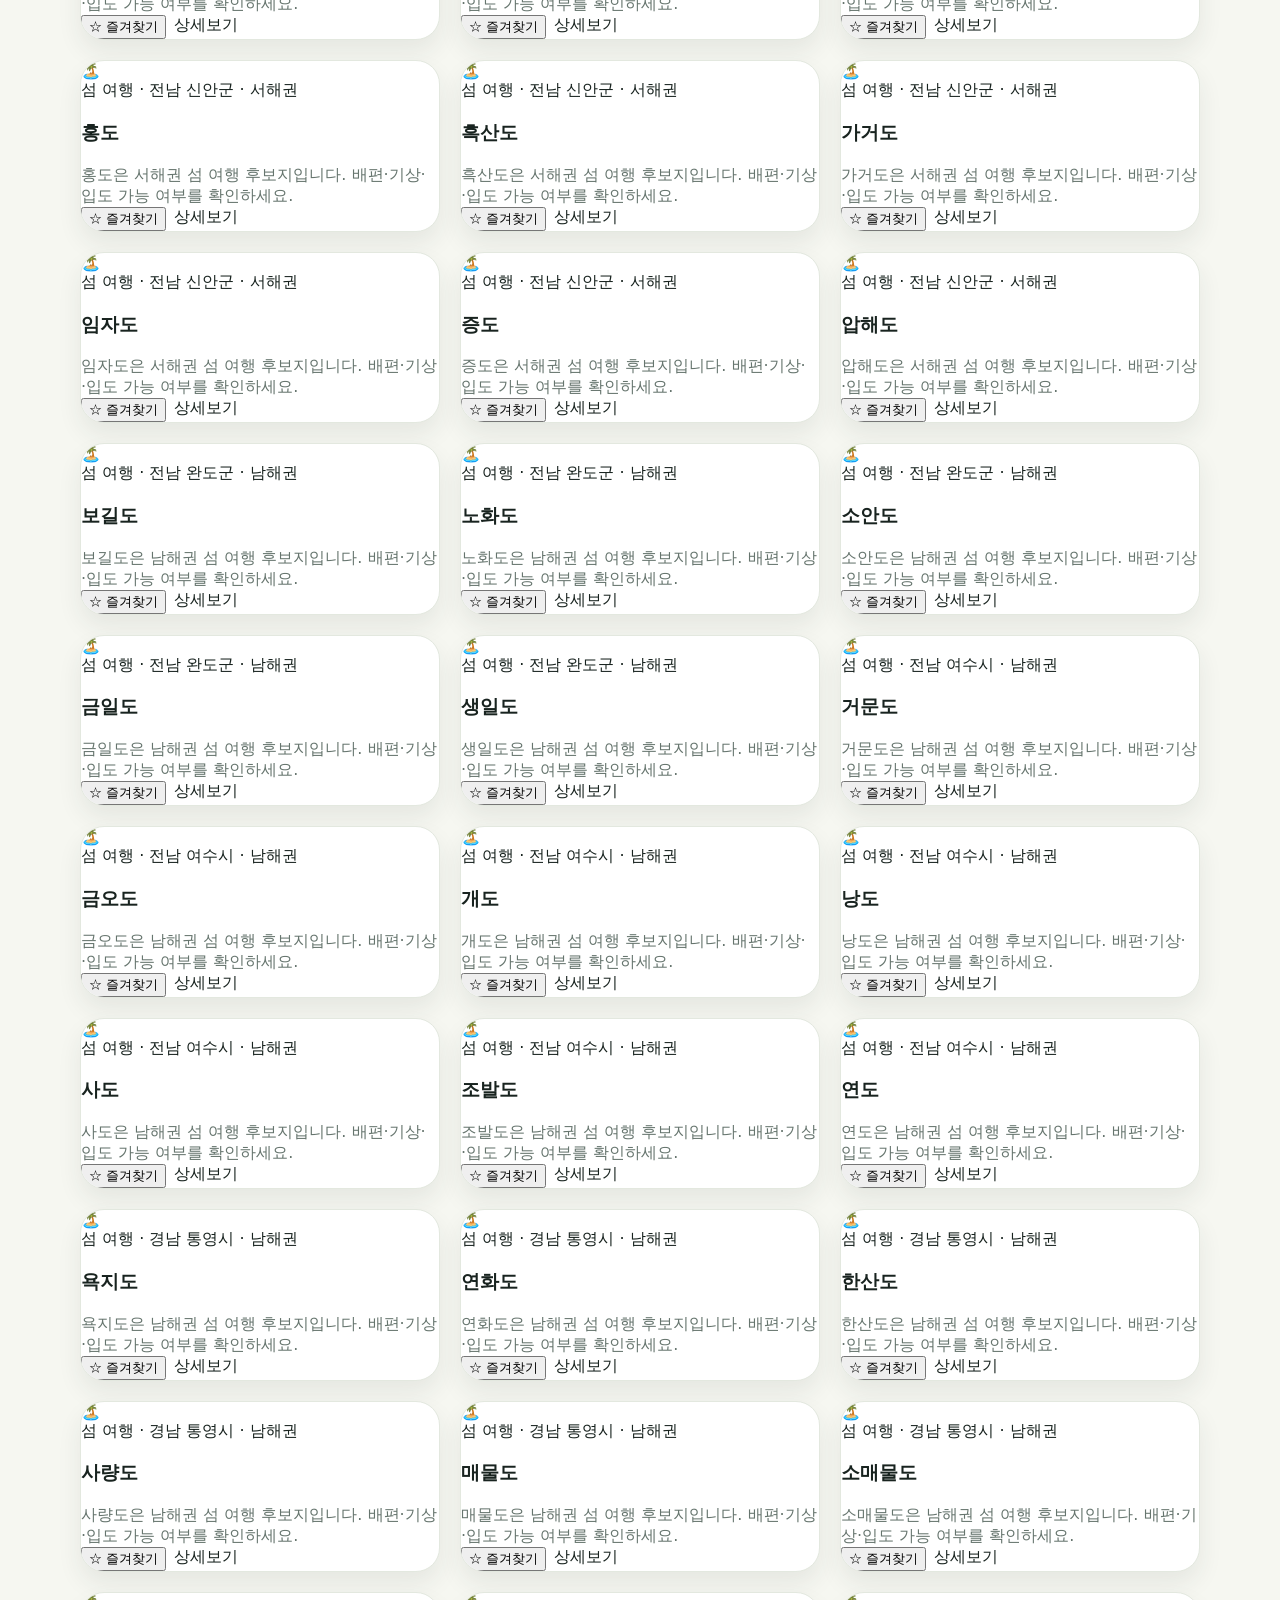
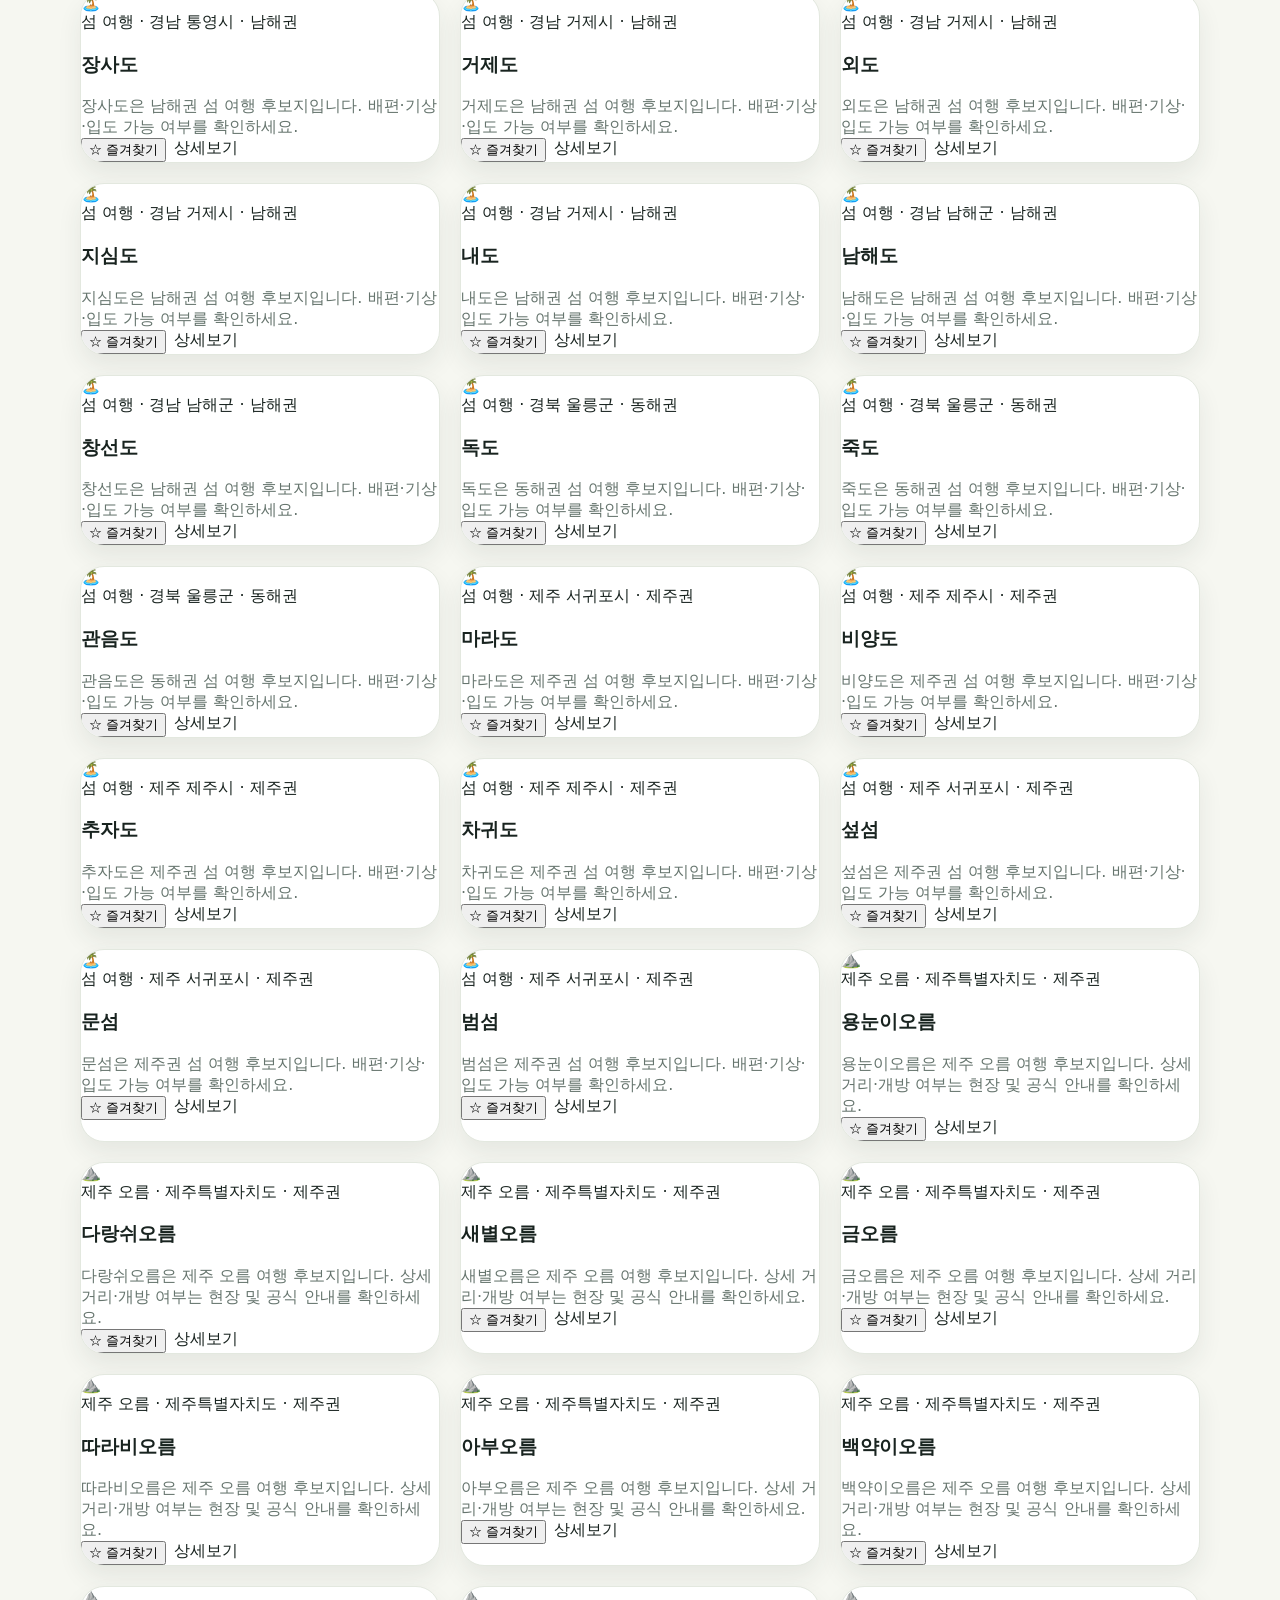
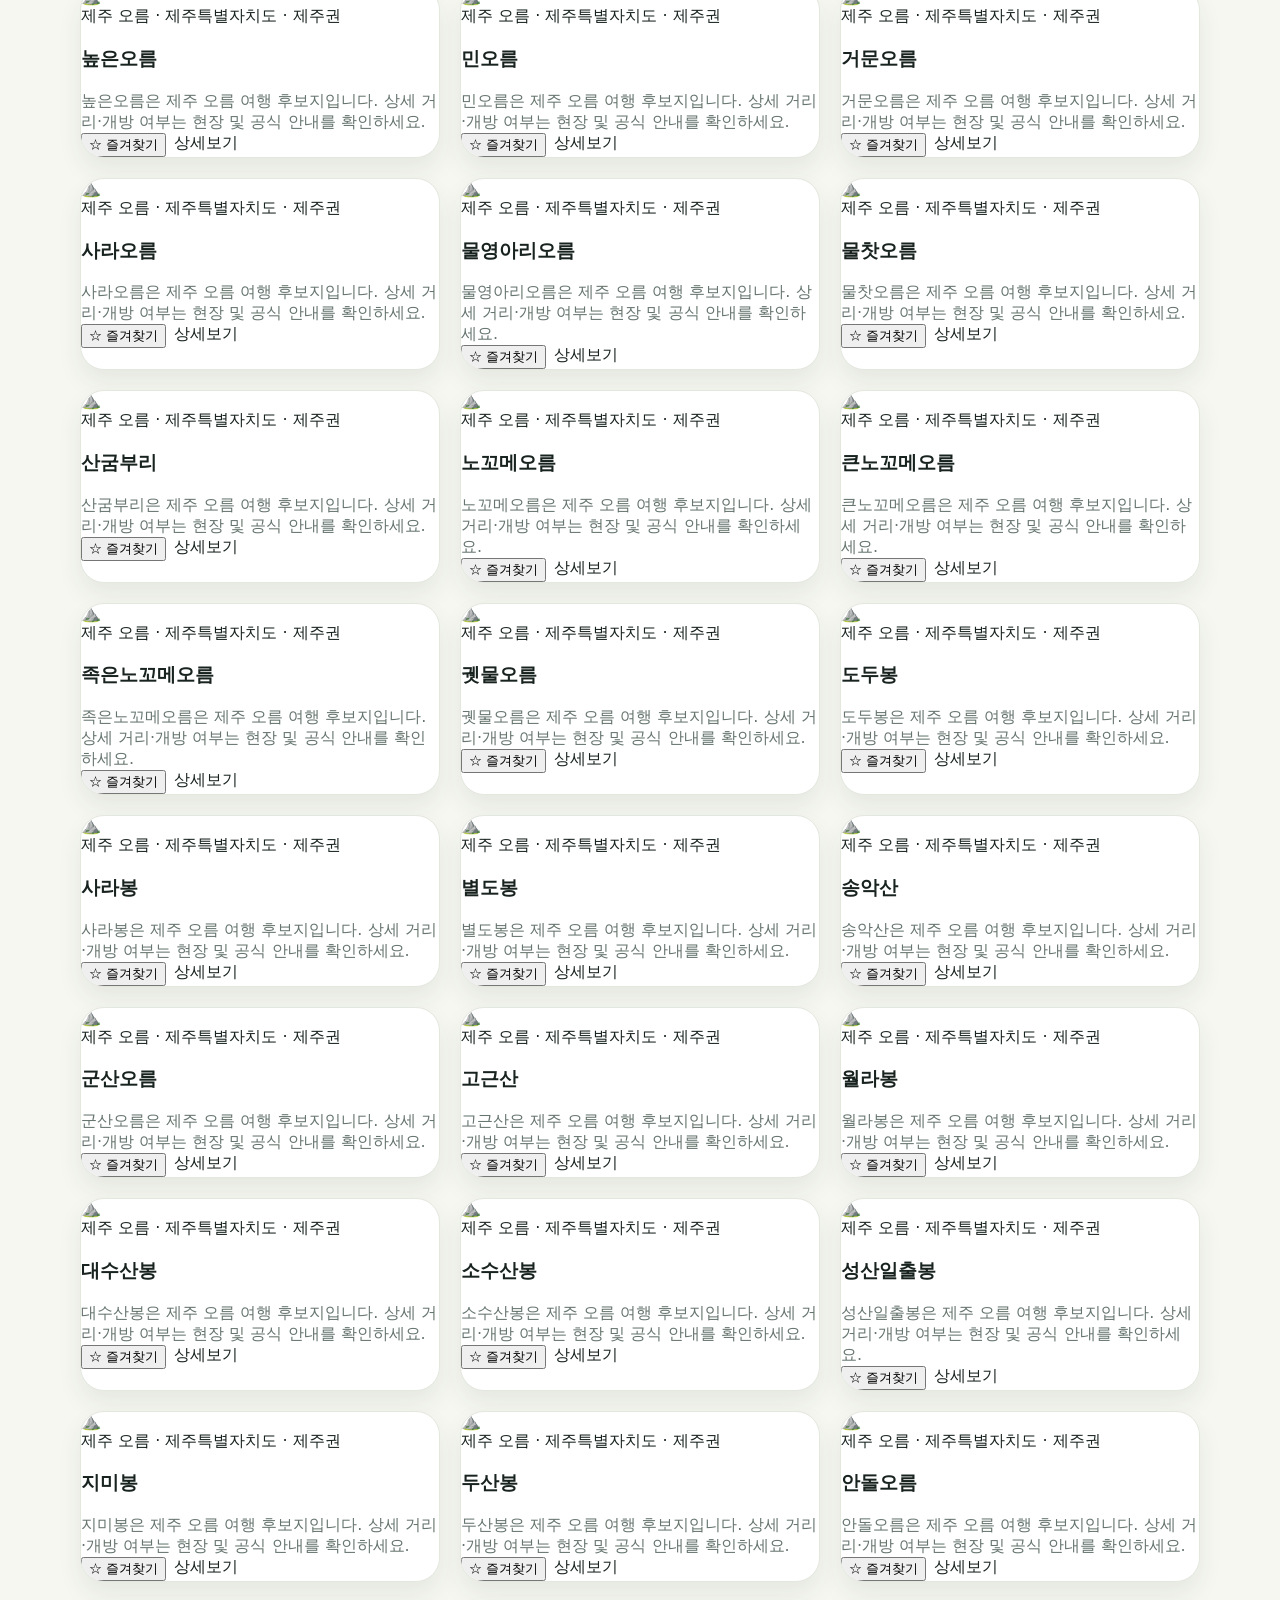
==== commit 4e467028: "aaa" ====
--- a/index.html
+++ b/index.html
@@ -1,29 +1,139 @@
 <!doctype html>
 <html lang="ko">
+
 <head>
-  <meta charset="utf-8" />
-  <meta name="viewport" content="width=device-width, initial-scale=1" />
-  <title>WalkGoo - 걷고 싶은 대한민국</title>
-  <link rel="stylesheet" href="css/style.css" />
+    <meta charset="utf-8">
+    <meta name="viewport" content="width=device-width, initial-scale=1">
+
+    <title>WalkGoo - 걷고 싶은 대한민국</title>
+
+    <link rel="stylesheet" href="css/style.css">
 </head>
+
 <body>
-  <header class="site-header">
-    <a class="brand" href="index.html"><span>WalkGoo</span><small>Walk Korea</small></a>
-    <nav class="top-nav"><a href="#themes">테마</a><a href="#places">API 추천길</a><a href="#ai">AI추천</a><a href="favorites.html">즐겨찾기</a></nav>
-  </header>
-  <section class="hero compact"><div class="hero-inner">
-    <p class="eyebrow">캐시 + API 기반 걷기 여행</p><h1>걷고 싶은 대한민국</h1>
-    <p class="hero-desc">두루누비·TourAPI·보강 JSON을 병합해 API 한도 초과 시에도 안정적으로 표시합니다.</p>
-    <form id="searchForm" class="search-box"><input id="searchInput" type="search" placeholder="예: 제주 오름, 청산도, 둘레길" /><button type="submit">검색</button></form>
-  </div></section>
-  <main>
-    <section id="themes" class="section"><div class="section-head"><div><h2>WalkGoo 테마</h2><p>테마 카드는 캐시/보강/API 병합 결과 개수와 함께 표시됩니다.</p></div></div><div id="themeGrid" class="theme-grid"></div></section>
-    <section id="places" class="section"><div class="section-head"><div><h2 id="placeTitle">WalkGoo 걷기 여행 데이터</h2><p id="placeSubTitle">캐시 데이터를 불러오는 중입니다.</p></div><div class="section-tools"><button id="reloadButton" class="btn">데이터 새로고침</button><div id="filterActions" class="filter-actions"></div>
-      <div id="islandRegionActions" class="filter-actions island-region-actions"></div></div></div><div id="placeGrid" class="place-grid"></div></section>
-    <section id="ai" class="section ai-panel"><div><h2>걷기 여행 추천 AI</h2><p>현재 WalkGoo 데이터 기준으로 추천합니다. AI 프록시를 연결하면 GPT 답변으로 확장됩니다.</p></div><textarea id="aiPrompt" placeholder="예: 부모님과 걷기 좋은 제주 오름 2곳 추천해줘"></textarea><button id="aiButton">추천 받기</button><div id="aiResult" class="ai-result">추천 결과가 여기에 표시됩니다.</div></section>
-  </main>
-  <script src="js/config.js"></script>
-  <script src="js/data.js"></script>
-  <script src="js/api.js"></script>
-  <script src="js/main.js"></script>
-</body></html>
+
+    <header class="site-header">
+        <a class="brand" href="index.html">
+            <span>WalkGoo</span>
+            <small>Walk Korea</small>
+        </a>
+
+        <nav class="top-nav">
+            <a href="#themes">테마</a>
+            <a href="#places">API 추천길</a>
+            <a href="#ai">AI추천</a>
+            <a href="favorites.html">즐겨찾기</a>
+        </nav>
+    </header>
+
+    <section class="hero compact">
+        <div class="hero-inner">
+            <p class="eyebrow">캐시 + API 기반 걷기 여행</p>
+
+            <h1>걷고 싶은 대한민국</h1>
+
+            <p class="hero-desc">
+                두루누비·TourAPI·보강 JSON을 병합해
+                API 한도 초과 시에도 안정적으로 표시합니다.
+            </p>
+
+            <form id="searchForm" class="search-box">
+                <input
+                    id="searchInput"
+                    type="search"
+                    placeholder="예: 제주 오름, 청산도, 둘레길">
+
+                <button type="submit">검색</button>
+            </form>
+        </div>
+    </section>
+
+    <main>
+
+        <section id="themes" class="section">
+
+            <div class="section-head">
+                <div>
+                    <h2>WalkGoo 테마</h2>
+                    <p>
+                        테마 카드는 캐시/보강/API 병합 결과
+                        개수와 함께 표시됩니다.
+                    </p>
+                </div>
+            </div>
+
+            <div id="themeGrid" class="theme-grid"></div>
+
+        </section>
+
+        <section id="places" class="section">
+
+            <div class="section-head">
+
+                <div>
+                    <h2 id="placeTitle">
+                        WalkGoo 걷기 여행 데이터
+                    </h2>
+
+                    <p id="placeSubTitle">
+                        캐시 데이터를 불러오는 중입니다.
+                    </p>
+                </div>
+
+                <div class="section-tools">
+
+                    <button id="reloadButton" class="btn">
+                        데이터 새로고침
+                    </button>
+
+                    <div id="filterActions"
+                         class="filter-actions"></div>
+
+                    <div id="islandRegionActions"
+                         class="filter-actions island-region-actions">
+                    </div>
+
+                </div>
+
+            </div>
+
+            <div id="placeGrid" class="place-grid"></div>
+
+        </section>
+
+        <section id="ai" class="section ai-panel">
+
+            <div>
+                <h2>걷기 여행 추천 AI</h2>
+
+                <p>
+                    현재 WalkGoo 데이터 기준으로 추천합니다.
+                </p>
+            </div>
+
+            <textarea
+                id="aiPrompt"
+                placeholder="예: 부모님과 걷기 좋은 제주 오름 2곳 추천해줘">
+            </textarea>
+
+            <button id="aiButton">
+                추천 받기
+            </button>
+
+            <div id="aiResult" class="ai-result">
+                추천 결과가 여기에 표시됩니다.
+            </div>
+
+        </section>
+
+    </main>
+
+    <script src="js/config.js"></script>
+    <script src="js/data.js"></script>
+    <script src="js/storage.js"></script>
+    <script src="js/api.js"></script>
+    <script src="js/main.js"></script>
+
+</body>
+
+</html>
